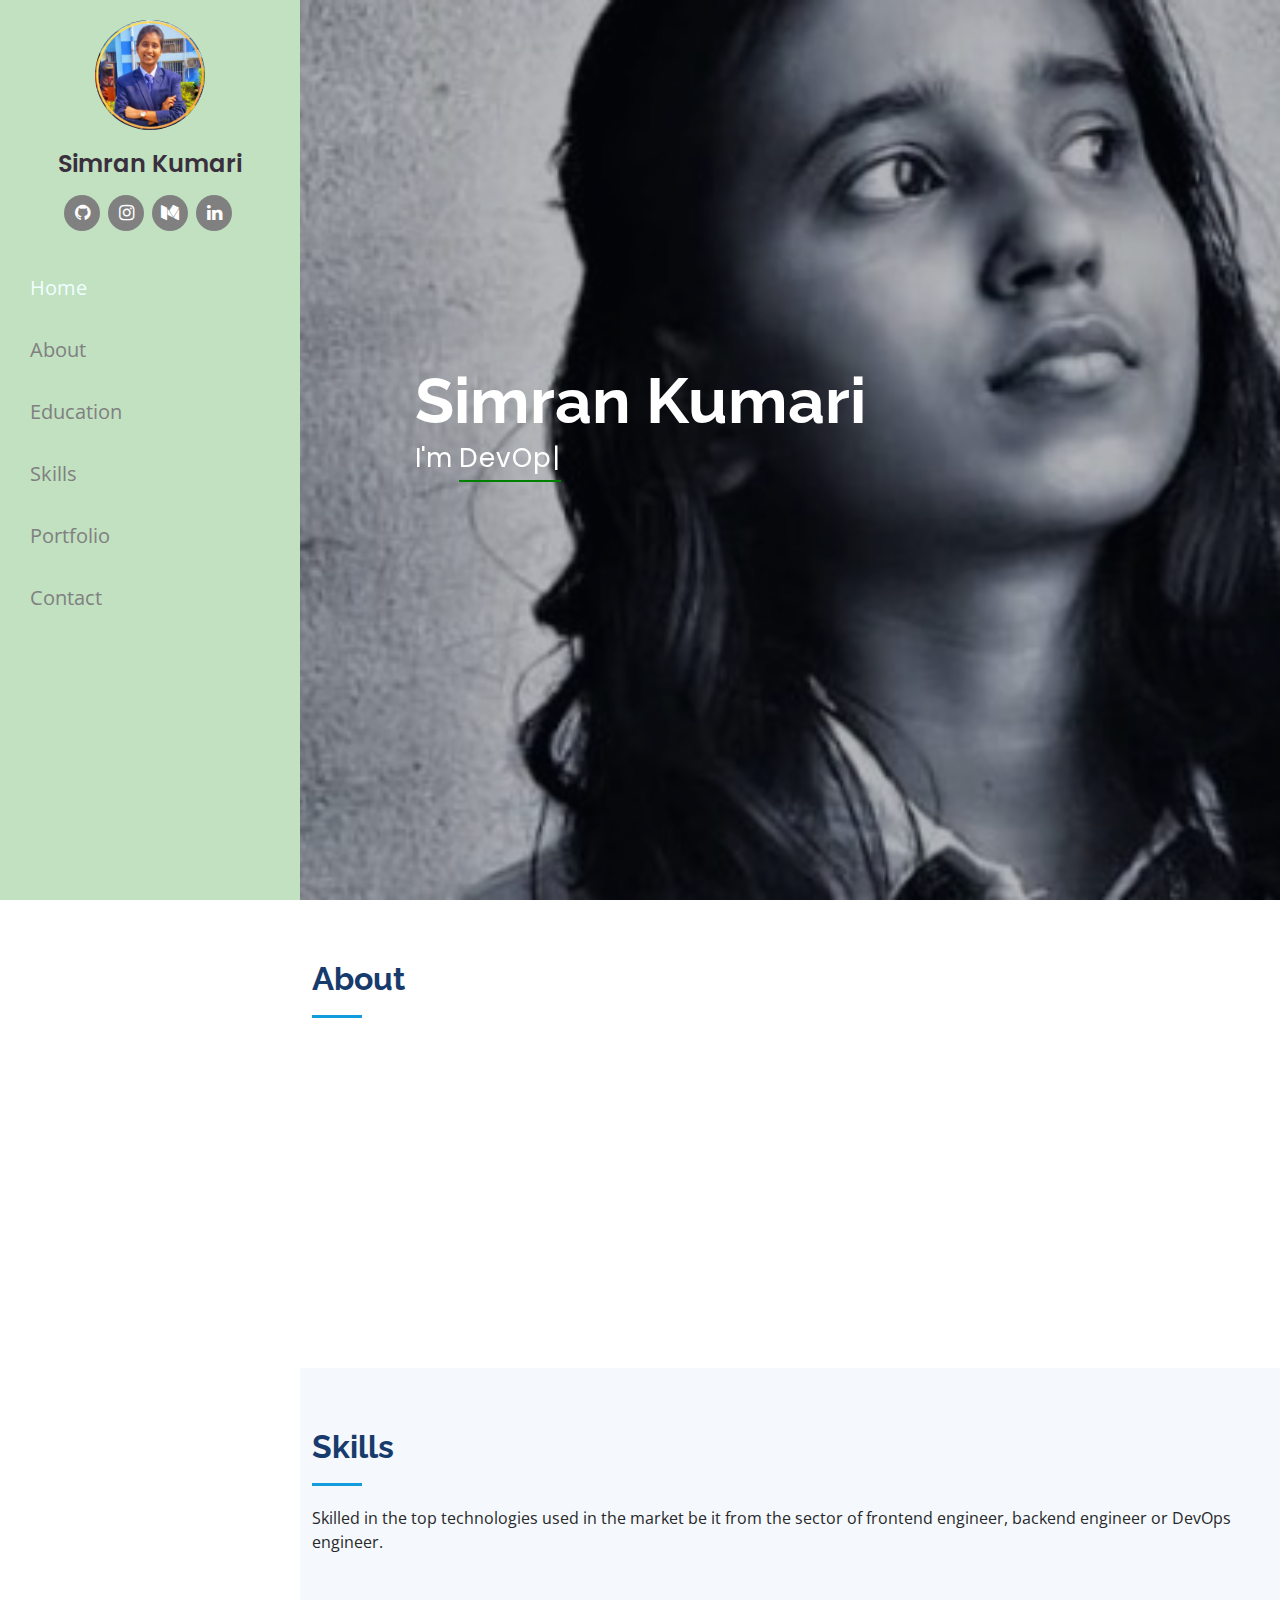
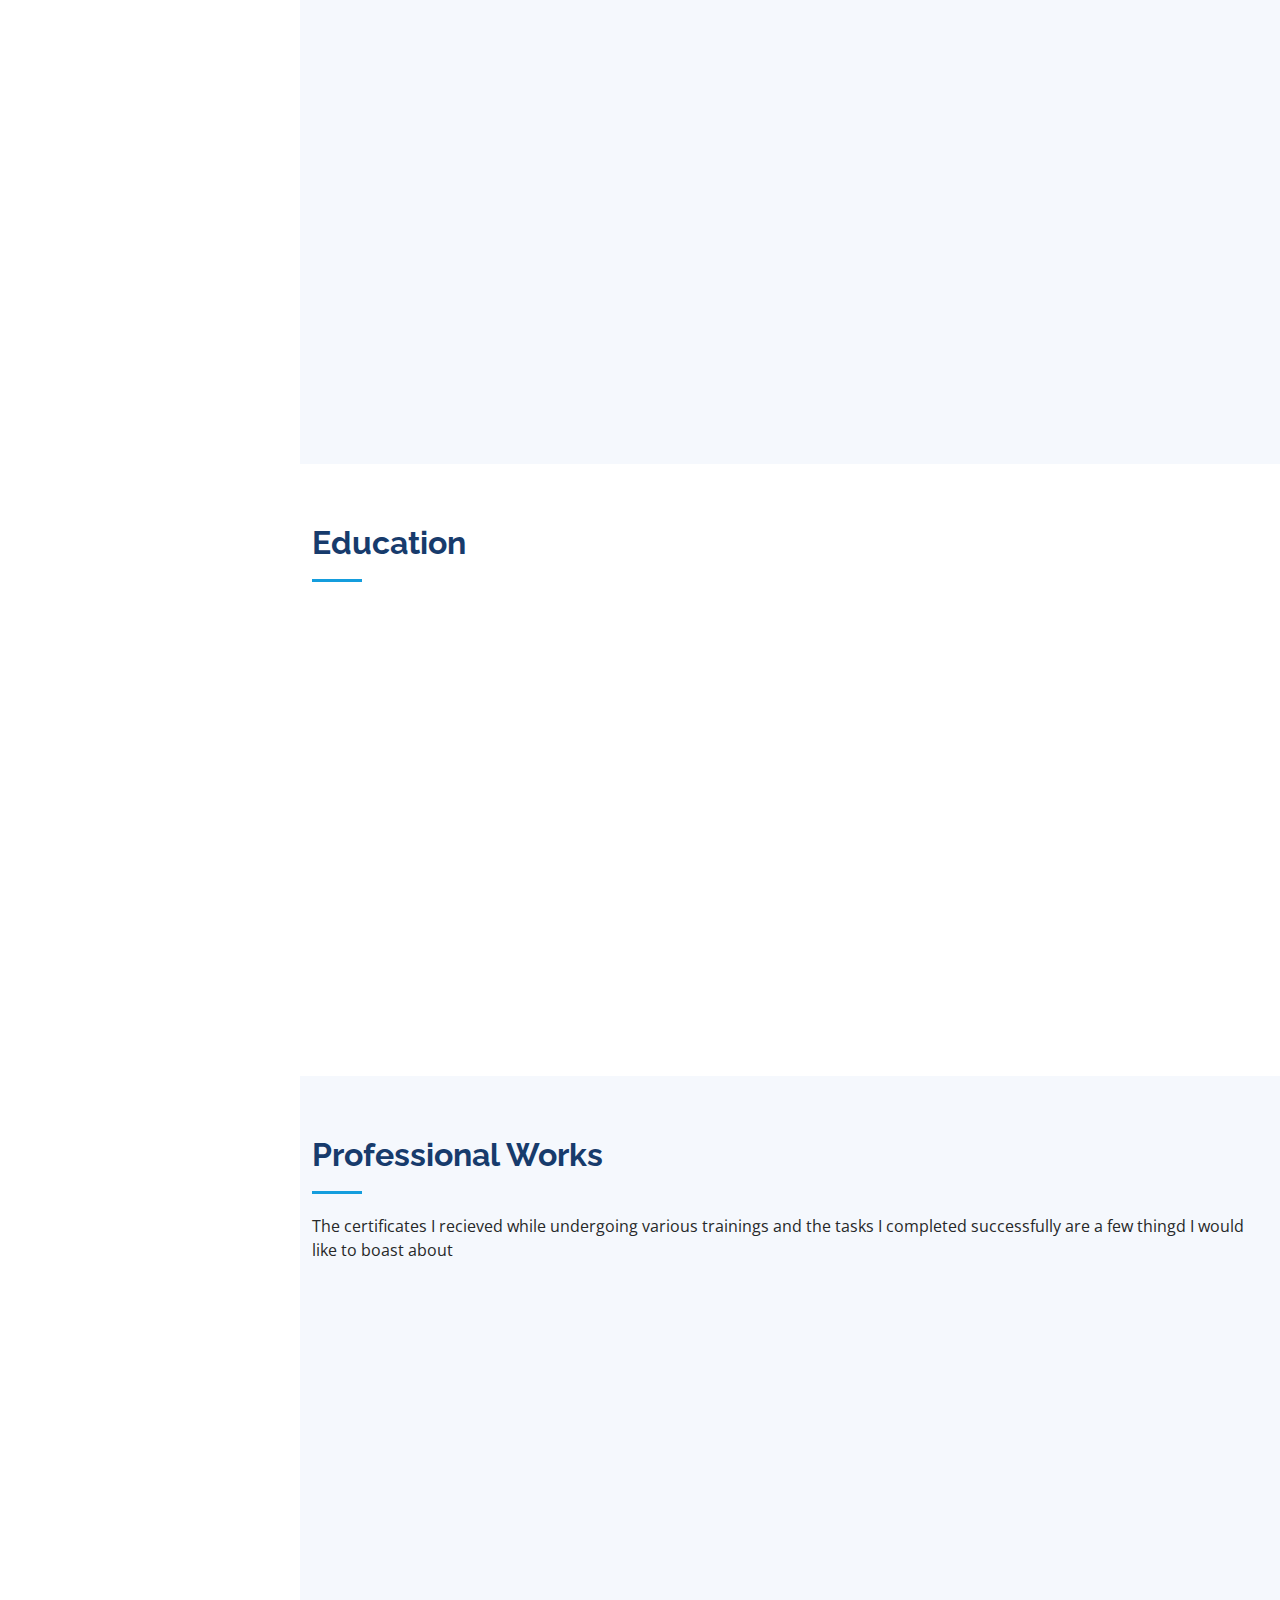
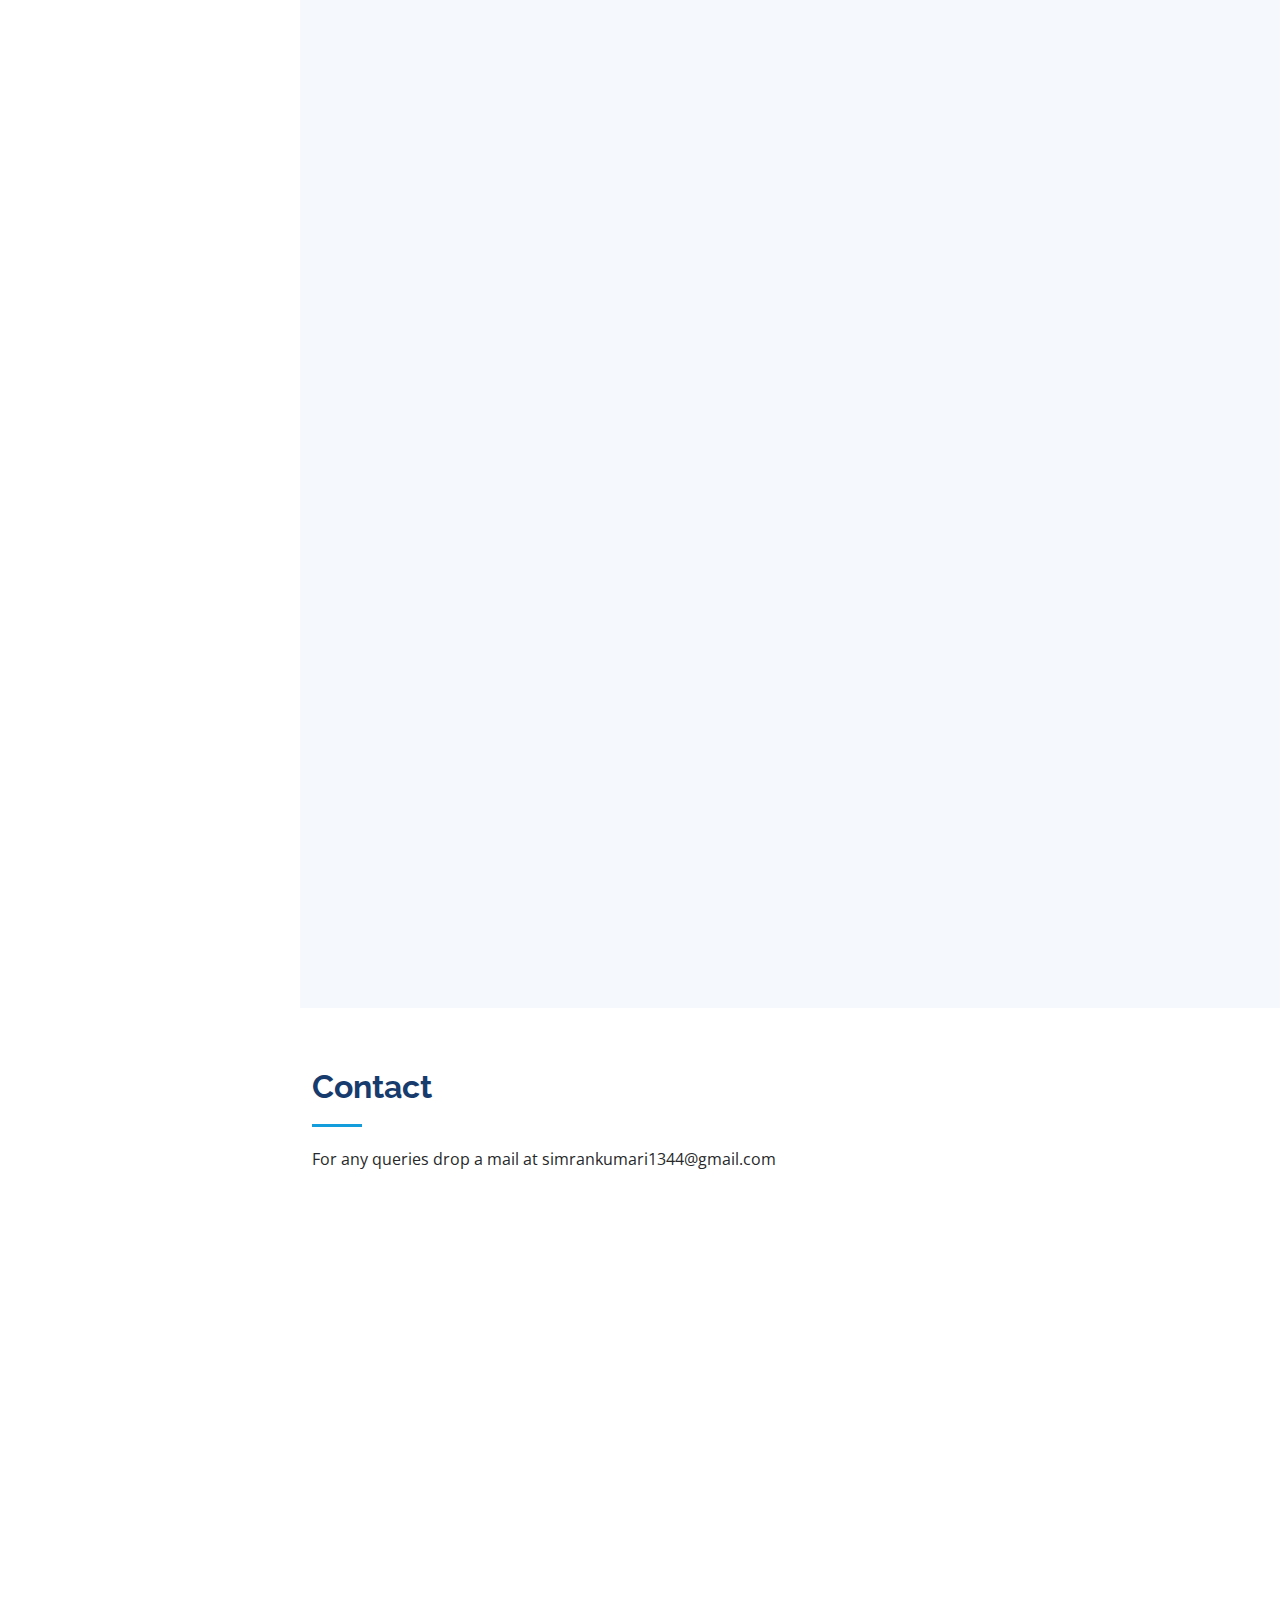
==== index.html @ e11e9c1e "Rename myfolio.html to index.html" ====
<!DOCTYPE html>
<html lang="en">

<head>
  <meta charset="utf-8">
  <meta content="width=device-width, initial-scale=1.0" name="viewport">

  <title>Simran Kumari-Portfolio</title>
  <meta content="" name="description">
  <meta content="" name="keywords">

  <!-- Favicons -->
 
  <link href="apple-touch-icon.png" rel="apple-touch-icon">

  <!-- Google Fonts -->
  <link href="https://fonts.googleapis.com/css?family=Open+Sans:300,300i,400,400i,600,600i,700,700i|Raleway:300,300i,400,400i,500,500i,600,600i,700,700i|Poppins:300,300i,400,400i,500,500i,600,600i,700,700i" rel="stylesheet">

  <!-- Vendor CSS Files -->
  <link href="css/aos.css" rel="stylesheet"> <!--for animation effect-->
  <link href="css/bootstrap.min.css" rel="stylesheet">
  
  
  <link href="css/glightbox.min.css" rel="stylesheet"><!--for animation effect-->
  <link href="css/swiper-bundle.min.css" rel="stylesheet">
  <link href="css/boxicons.css" rel="stylesheet">

  <!-- Template Main CSS File -->
  <link href="css/style.css" rel="stylesheet"><!-- main css file-->

  
</head>

<body>

  <!-- ======= Mobile nav toggle button ======= -->
  <i class="fa fa-bar mobile-nav-toggle d-xl-none"></i>

  <!-- ======= Header ======= -->
  <header id="header">
    <div class="d-flex flex-column">

      <div class="profile">
        <img src="profile1.jpeg" alt="" class="img-fluid rounded-circle">
        <h1 class="text-light"><a href="index.html">Simran Kumari</a></h1>
        <div class="social-links mt-3 text-center">
          <a href="https://www.github.com/simranquirky" class="twitter"><i class="fa fa-github"></i></a>
          
          <a href="https://www.instagram.com/quirky_simran" class="instagram"><i class="fa fa-instagram"></i></a>
          <a href="https://medium.com/@simrankumari1344" class="google-plus"><i class="fa fa-medium"></i></a>
          <a href="https://www.linkedin.com/in/simran-kumari-810212190/" class="linkedin"><i class="fa fa-linkedin"></i></a>
        </div>
      </div>

      <nav id="navbar" class="nav-menu navbar">
        <ul>
          <li><a href="#hero" class="nav-link scrollto active"> <span>Home</span></a></li>
          <li><a href="#about" class="nav-link scrollto"> <span>About</span></a></li>
          <li><a href="#resume" class="nav-link scrollto"> <span>Education</span></a></li>
          <li><a href="#skills" class="nav-link scrollto"> <span>Skills</span></a></li>
          <li><a href="#portfolio" class="nav-link scrollto"> <span>Portfolio</span></a></li>
          <li><a href="#contact" class="nav-link scrollto"> <span>Contact</span></a></li>
        </ul>
      </nav><!-- .nav-menu -->
    </div>
  </header><!-- End Header -->

  <!-- ======= Hero Section ======= -->
  <section id="hero" class="d-flex flex-column justify-content-center align-items-center">
    <div class="hero-container" data-aos="fade-in">
      <h1>Simran Kumari</h1>
      <p>I'm <span class="typed" data-typed-items=" DevOps Engineer, Cloud Engineer, Full Stack Developer "></span></p>
    </div>
  </section><!-- End Hero -->

  <main id="main">

    <!-- ======= About Section ======= -->
    <section id="about" class="about">
      <div class="container">

        <div class="section-title">
          <h2>About</h2>
          
        </div>

        <div class="row">
          <div class="col-lg-4" data-aos="fade-right">
            <img src="simran-photo.jpeg" class="img-fluid" alt="">
          </div>
          <div class="col-lg-8 pt-4 pt-lg-0 content" data-aos="fade-left">
            <h3>UI/UX Designer &amp; Web Developer.</h3>
           <br>
            <div class="row">
              <div class="col-lg-6">
                <ul>
                 <li><i class="fa fa-send-o"></i><strong>Email:</strong><span>simrankumari1344@gmail.com</span></li>
                  <li><i class="fa fa-mortar-board"></i><strong>Degree:</strong> <span>UnderGraduate</span></li>
                  <li><i class="fa fa-mobile"></i><strong>Phone:</strong><span>+916200566360</span></li>
                  <li><i class="fa fa-map-marker"></i><strong>City:</strong><span>Bihar, India</span></li>
                </ul>
              </div>
             
            </div>
            
          </div>
        </div>

      </div>
    </section><!-- End About Section -->

   

    <!-- ======= Skills Section ======= -->
    <section id="skills" class="skills section-bg">
      <div class="container">

        <div class="section-title">
          <h2>Skills</h2>
          <p>Skilled in the top technologies used in the market be it from the sector of frontend engineer, backend engineer or DevOps engineer.</p>
        </div>

        <div class="row skills-content">

          <div class="col-lg-6" data-aos="fade-up">

            <div class="progress">
              <span class="skill">HTML <i class="val">90%</i></span>
              <div class="progress-bar-wrap">
                <div class="progress-bar" role="progressbar" aria-valuenow="100" aria-valuemin="0" aria-valuemax="100"></div>
              </div>
            </div>

            <div class="progress">
              <span class="skill">CSS <i class="val">90%</i></span>
              <div class="progress-bar-wrap">
                <div class="progress-bar" role="progressbar" aria-valuenow="90" aria-valuemin="0" aria-valuemax="100"></div>
              </div>
            </div>

            <div class="progress">
              <span class="skill">JavaScript <i class="val">75%</i></span>
              <div class="progress-bar-wrap">
                <div class="progress-bar" role="progressbar" aria-valuenow="75" aria-valuemin="0" aria-valuemax="100"></div>
              </div>
            </div>


            <div class="progress">
              <span class="skill">GIT/GITHUB <i class="val">75%</i></span>
              <div class="progress-bar-wrap">
                <div class="progress-bar" role="progressbar" aria-valuenow="75" aria-valuemin="0" aria-valuemax="100"></div>
              </div>
            </div>


            <div class="progress">
              <span class="skill">Google Cloud PLatform<i class="val">75%</i></span>
              <div class="progress-bar-wrap">
                <div class="progress-bar" role="progressbar" aria-valuenow="75" aria-valuemin="0" aria-valuemax="100"></div>
              </div>
            </div>

            <div class="progress">
              <span class="skill">Python<i class="val">85%</i></span>
              <div class="progress-bar-wrap">
                <div class="progress-bar" role="progressbar" aria-valuenow="85" aria-valuemin="0" aria-valuemax="100"></div>
              </div>
            </div>

            <div class="progress">
              <span class="skill">Machine Learning <i class="val">45%</i></span>
              <div class="progress-bar-wrap">
                <div class="progress-bar" role="progressbar" aria-valuenow="45" aria-valuemin="0" aria-valuemax="100"></div>
              </div>
            </div>

          </div>

          <div class="col-lg-6" data-aos="fade-up" data-aos-delay="100">

            <div class="progress">
              <span class="skill">Ansible <i class="val">60%</i></span>
              <div class="progress-bar-wrap">
                <div class="progress-bar" role="progressbar" aria-valuenow="60" aria-valuemin="0" aria-valuemax="100"></div>
              </div>
            </div>

            <div class="progress">
              <span class="skill">Docker <i class="val">60%</i></span>
              <div class="progress-bar-wrap">
                <div class="progress-bar" role="progressbar" aria-valuenow="60" aria-valuemin="0" aria-valuemax="100"></div>
              </div>
            </div>

            <div class="progress">
              <span class="skill">Kubernetes <i class="val">65%</i></span>
              <div class="progress-bar-wrap">
                <div class="progress-bar" role="progressbar" aria-valuenow="65" aria-valuemin="0" aria-valuemax="100"></div>
              </div>
            </div>

            <div class="progress">
              <span class="skill">AMAZON WEB SERVICES<i class="val">65%</i></span>
              <div class="progress-bar-wrap">
                <div class="progress-bar" role="progressbar" aria-valuenow="65" aria-valuemin="0" aria-valuemax="100"></div>
              </div>
            </div>

            <div class="progress">
              <span class="skill">Jenkins <i class="val">65%</i></span>
              <div class="progress-bar-wrap">
                <div class="progress-bar" role="progressbar" aria-valuenow="65" aria-valuemin="0" aria-valuemax="100"></div>
              </div>
            </div>

            <div class="progress">
              <span class="skill">Bash Scripting <i class="val">75%</i></span>
              <div class="progress-bar-wrap">
                <div class="progress-bar" role="progressbar" aria-valuenow="75" aria-valuemin="0" aria-valuemax="100"></div>
              </div>
            </div>

          </div>

        </div>

      </div>
    </section><!-- End Skills Section -->

    <!-- ======= Resume Section ======= -->
    <section id="resume" class="resume">
      <div class="container">

        <div class="section-title">
          <h2>Education</h2>
          <p></p>
        </div>

        <div class="row">
          <div class="col-lg-6" data-aos="fade-up">
            <!--<h3 class="resume-title">Sumary</h3>
            <div class="resume-item pb-0">
              <h4>Simran Kumari</h4>
              <p></p>
              <ul>
                <li</li>
                <li></li>
                <li>simrankumari1344@gmail.com</li>
              </ul>
            </div> -->

            <h3 class="resume-title">Education</h3>
            <div class="resume-item">
              <h4>Bachelor of Technology in Computer Science  &amp; Engineering</h4>
              <h5>2019 - 2023</h5>
              <p><em>Narula Institute of Technology, Kolkata, West Bengal, India</em></p>
              <p></p>
            </div>
           
            <div class="resume-item">
              <h4>ARTH</h4>
              <h5>2020 - 2021</h5>
              <p><em>Linux World Infromatics Pvt. Ltd. , Jaipur, Rajasthan</em></p>
              <p>10 months training program covering Machine Learning, DEvops, CI/CD tools, Data structures and Algorithms</p>
            </div>
          </div>
          <!--
          <div class="col-lg-6" data-aos="fade-up" data-aos-delay="100">
            <h3 class="resume-title">Professional Experience</h3>
            <div class="resume-item">
              <h4>Senior graphic design specialist</h4>
              <h5>2019 - Present</h5>
              <p><em>Experion, New York, NY </em></p>
              <ul>
                <li>Lead in the design, development, and implementation of the graphic, layout, and production communication materials</li>
                <li>Delegate tasks to the 7 members of the design team and provide counsel on all aspects of the project. </li>
                <li>Supervise the assessment of all graphic materials in order to ensure quality and accuracy of the design</li>
                <li>Oversee the efficient use of production project budgets ranging from $2,000 - $25,000</li>
              </ul>
            </div>
            <div class="resume-item">
              <h4>Graphic design specialist</h4>
              <h5>2017 - 2018</h5>
              <p><em>Stepping Stone Advertising, New York, NY</em></p>
              <ul>
                <li>Developed numerous marketing programs (logos, brochures,infographics, presentations, and advertisements).</li>
                <li>Managed up to 5 projects or tasks at a given time while under pressure</li>
                <li>Recommended and consulted with clients on the most appropriate graphic design</li>
                <li>Created 4+ design presentations and proposals a month for clients and account managers</li>
              </ul>
            </div>-->
          </div>
        </div>

      </div>
    </section><!-- End Resume Section -->

    <!-- ======= Portfolio Section ======= -->
    <section id="portfolio" class="portfolio section-bg">
      <div class="container">

        <div class="section-title">
          <h2>Professional Works</h2>
          <p>The certificates I recieved while undergoing various trainings and the tasks I completed successfully are a few thingd I would like to boast about</p>
        </div>

        <div class="row" data-aos="fade-up">
          <div class="col-lg-12 d-flex justify-content-center">
            <ul id="portfolio-flters">
              <li data-filter="*" class="filter-active">Works</li>
              <li data-filter=".filter-app">Tasks</li>
              <li data-filter=".filter-card">Certificates</li>
              <li data-filter=".filter-web">Events</li>
            </ul>
          </div>
        </div>

        <div class="row portfolio-container" data-aos="fade-up" data-aos-delay="100">
<!--tasks section -->
          <div class="col-lg-4 col-md-6 portfolio-item filter-app" >
         
              <iframe width="360" height="200" src="https://www.youtube.com/embed/yHCNfp7hAMc" title="YouTube video player" frameborder="0" allow="accelerometer; autoplay; clipboard-write; encrypted-media; gyroscope; picture-in-picture" allowfullscreen></iframe>
             </div> 

            
         

            <div class="col-lg-4 col-md-6 portfolio-item filter-app">
           
              <iframe width="360" height="200" src="https://www.youtube.com/embed/ZhMovGpc5lc" title="YouTube video player" frameborder="0" allow="accelerometer; autoplay; clipboard-write; encrypted-media; gyroscope; picture-in-picture" allowfullscreen></iframe>
              </div>

               <div class="col-lg-4 col-md-6 portfolio-item filter-app">
           
              <iframe width="360" height="200" src="https://www.youtube.com/embed/japr1cvLLw0" title="YouTube video player" frameborder="0" allow="accelerometer; autoplay; clipboard-write; encrypted-media; gyroscope; picture-in-picture" allowfullscreen></iframe>
              </div>

              <div class="col-lg-4 col-md-6 portfolio-item filter-app">
           
              <iframe src="https://www.linkedin.com/embed/feed/update/urn:li:ugcPost:6716550377526972416?compact=1" height="200" width="360" frameborder="0" allowfullscreen="" title="Embedded post"></iframe>
              </div>



            
          
<!--certificates section -->
         

          <div class="col-lg-4 col-md-6 portfolio-item filter-card">
           
              <iframe src="https://www.linkedin.com/embed/feed/update/urn:li:ugcPost:6804269322308059136?compact=1" height="200" width="360" frameborder="0" allowfullscreen="" title="Embedded post"></iframe>
           
          </div>

         

          <div class="col-lg-4 col-md-6 portfolio-item filter-card">
            
              <iframe src="https://www.linkedin.com/embed/feed/update/urn:li:ugcPost:6760064224480899072?compact=1" height="200" width="360" frameborder="0" allowfullscreen="" title="Embedded post"></iframe>
            
          </div>

          <div class="col-lg-4 col-md-6 portfolio-item filter-card">
           
              <iframe src="https://www.linkedin.com/embed/feed/update/urn:li:ugcPost:6759852476268204032?compact=1" height="200" width="360" frameborder="0" allowfullscreen="" title="Embedded post"></iframe>
           
          </div>

          <div class="col-lg-4 col-md-6 portfolio-item filter-card">
           
              <iframe src="https://www.linkedin.com/embed/feed/update/urn:li:ugcPost:6738045093384720384?compact=1" height="200" width="360" frameborder="0" allowfullscreen="" title="Embedded post"></iframe>
            
          </div>


        

          <div class="col-lg-4 col-md-6 portfolio-item filter-card">
           
              <iframe src="https://www.linkedin.com/embed/feed/update/urn:li:ugcPost:6724642099842707456?compact=1" height="200" width="360" frameborder="0" allowfullscreen="" title="Embedded post"></iframe>
           
          </div>

          

          

         
        </div>

      </div>
    </section><!-- End Portfolio Section -->

    
    <!-- ======= Contact Section ======= -->
    <section id="contact" class="contact">
      <div class="container">

        <div class="section-title">
          <h2>Contact</h2>
          <p> For any queries drop a mail at simrankumari1344@gmail.com</p>
        </div>

        <div class="row" data-aos="fade-in">

          <div class="col-lg-5 d-flex align-items-stretch">
            <div class="info">
              <div class="address">
               
               <i class="fa fa-home"></i> <h4>Location:</h4>
                <p>Patel Nagar, Sabour, Bhagalpur, BIHAR, INDIA</p>
              </div>

              <div class="email">
                
                <i class="fa fa-send-o"></i><h4>Email:</h4>
                <p>simrankumari1344@gmail.com</p>
              </div>

              <div class="phone">
               
                <i class="fa fa-mobile"></i><h4>Call:</h4>
                <p>+91 6200566360</p>
              </div>

             
            </div>

          </div>

        </div>

      </div>
    </section><!-- End Contact Section -->

  </main><!-- End #main -->

  

  <a href="#" class="back-to-top d-flex align-items-center justify-content-center"><i class="fa fa-home"></i></a>

  <!-- Vendor JS Files -->
  <script src="js/aos.js"></script>
  <script src="js/bootstrap.bundle.min.js"></script>
  <script src="js/glightbox.min.js"></script>
  <script src="js/isotope.pkgd.min.js"></script>
  <script src="js/validate.js"></script>
  <script src="js/purecounter.js"></script>
  <script src="js/swiper-bundle.min.js"></script>
  <script src="js/typed.min.js"></script>
  <script src="js/noframework.waypoints.js"></script>

  <!-- Template Main JS File -->
  <script src="js/main.js"></script>

</body>

</html>
---- css/style.css ----
@import url("https://stackpath.bootstrapcdn.com/font-awesome/4.7.0/css/font-awesome.min.css");

body {
  font-family: "Open Sans", sans-serif;
  color: #272829;
}



a {
  color: #149ddd;
  text-decoration: none;
}

a:hover {
  color: #37b3ed;
  text-decoration: none;
}

h1, h2, h3, h4, h5, h6 {
  font-family: "Raleway", sans-serif;
}

/*--------------------------------------------------------------
# Back to top button
--------------------------------------------------------------*/
.back-to-top {
  position: fixed;
  visibility: hidden;
  opacity: 0;
  right: 15px;
  bottom: 15px;
  z-index: 996;
  background: #149ddd;
  width: 40px;
  height: 40px;
  border-radius: 50px;
  transition: all 0.4s;
}

.back-to-top i {
  font-size: 28px;
  color: #fff;
  line-height: 0;
}

.back-to-top:hover {
  background: #2eafec;
  color: #fff;
}

.back-to-top.active {
  visibility: visible;
  opacity: 1;
}

/*--------------------------------------------------------------
# Header
--------------------------------------------------------------*/
#header {
  position: fixed;
  top: 0;
  left: 0;
  bottom: 0;
  width: 300px;
  transition: all ease-in-out 0.5s;
  z-index: 9997;
  transition: all 0.5s;
  padding: 0 15px;
  background: #C1E1C1;
  overflow-y: auto;
}

#header .profile img {
  margin: 15px auto;
  display: block;
  width: 120px;
border: 5px solid #C1E1C1;
background:  #875893 ;

}
#header .profile h1 {
  font-size: 24px;
  margin: 0;
  padding: 0;
  font-weight: 600;
  -moz-text-align-last: center;
  text-align-last: center;
  font-family: "Poppins", sans-serif;

}

#header .profile h1 a, #header .profile h1 a:hover {
  color: #3a303d;
  text-decoration: none;
}

#header .profile .social-links a {
  font-size: 18px;
  display: inline-block;
  background: grey;
  color: #fff;
  line-height: 1;
  padding: 8px 0;
  margin-right: 4px;
  border-radius: 50%;
  text-align: center;
  width: 36px;
  height: 36px;
  transition: 0.3s;
}

#header .profile .social-links a:hover {
  background: #212431;
  color: #fff;
  text-decoration: none;
}

#main {
  margin-left: 300px;
}

@media (max-width: 1199px) {
  #header {
    left: -300px;
  }
  #main {
    margin-left: 0;
  }
}

/*--------------------------------------------------------------
# Navigation Menu
--------------------------------------------------------------*/
/* Desktop Navigation */
.nav-menu {
  padding: 30px 0 0 0;
}

.nav-menu * {
  margin: 0;
  padding: 0;
  list-style: none;
}

.nav-menu > ul > li {
  position: relative;
  white-space: nowrap;
}

.nav-menu a {
  display: flex;
  align-items: center;
  color: grey;
  padding: 12px 15px;
  margin-bottom: 8px;
  transition: 0.3s;
  font-size: 20px;
}

.nav-menu a i {
  font-size: 24px;
  padding-right: 8px;
  color: ;
}

.nav-menu a:hover, .nav-menu .active, .nav-menu li:hover > a {
  text-decoration: none;
  color: azure;
}

.nav-menu a:hover i, .nav-menu .active i, .nav-menu li:hover > a i {
  color: #149ddd;
}

/* Mobile Navigation */
.mobile-nav-toggle {
  position: fixed;
  right: 15px;
  top: 15px;
  z-index: 9998;
  border: 0;
  font-size: 24px;
  transition: all 0.4s;
  outline: none !important;
  background-color: #149ddd;
  color: #fff;
  width: 40px;
  height: 40px;
  display: inline-flex;
  align-items: center;
  justify-content: center;
  line-height: 0;
  border-radius: 50px;
  cursor: pointer;
}

.mobile-nav-active {
  overflow: hidden;
}

.mobile-nav-active #header {
  left: 0;
}

/*--------------------------------------------------------------
# Hero Section
--------------------------------------------------------------*/
#hero {
  width: 100%;
  height: 100vh;
  background: url("simran-photo1.jpeg") top right;
  background-size: cover;
  background-repeat: no-repeat;
 

}

#hero:before {
  content: "";
  background: rgba(5, 13, 24, 0.3);
  position: absolute;
  bottom: 0;
  top: 0;
  left: 0;
  right: 0;
  z-index: 1;
}

#hero .hero-container {
  position: relative;
  z-index: 2;
  min-width: 300px;
}

#hero h1 {
  margin: 0 0 10px 0;
  font-size: 64px;
  font-weight: 700;
  line-height: 56px;
  color: white;
}

#hero p {
  color: white;
  margin-bottom: 50px;
  font-size: 26px;
  font-family: "Poppins", sans-serif;
}

#hero p span {
  color: white;
  padding-bottom: 4px;
  letter-spacing: 1px;
  border-bottom: 2px solid green;
}

@media (min-width: 1024px) {
  #hero {
    background-attachment: fixed;

  }
}

@media (max-width: 768px) {
  #hero h1 {
    font-size: 28px;
    line-height: 36px;
  }
  #hero h2 {
    font-size: 18px;
    line-height: 24px;
    margin-bottom: 30px;
  }
}

/*--------------------------------------------------------------
# Sections General
--------------------------------------------------------------*/
section {
  padding: 60px 0;
  overflow: hidden;
}

.section-bg {
  background: #f5f8fd;
}

.section-title {
  padding-bottom: 30px;
}

.section-title h2 {
  font-size: 32px;
  font-weight: bold;
  margin-bottom: 20px;
  padding-bottom: 20px;
  position: relative;
  color: #173b6c;
}

.section-title h2::after {
  content: '';
  position: absolute;
  display: block;
  width: 50px;
  height: 3px;
  background: #149ddd;
  bottom: 0;
  left: 0;
}

.section-title p {
  margin-bottom: 0;
}

/*--------------------------------------------------------------
# About
--------------------------------------------------------------*/
.about .content h3 {
  font-weight: 700;
  font-size: 26px;
  color: #173b6c;
}

.about .content ul {
  list-style: none;
  padding: 0;
}

.about .content ul li {
  margin-bottom: 20px;
  display: flex;
  align-items: center;
}

.about .content ul strong {
  margin-right: 10px;
}

.about .content ul i {
  font-size: 16px;
  margin-right: 5px;
  color: #149ddd;
  line-height: 0;
}

.about .content p:last-child {
  margin-bottom: 0;
}

/*--------------------------------------------------------------
# Facts
--------------------------------------------------------------*/
.facts {
  padding-bottom: 30px;
}

.facts .count-box {
  padding: 30px;
  width: 100%;
}

.facts .count-box i {
  display: block;
  font-size: 44px;
  color: #149ddd;
  float: left;
  line-height: 0;
}

.facts .count-box span {
  font-size: 48px;
  line-height: 40px;
  display: block;
  font-weight: 700;
  color: #050d18;
  margin-left: 60px;
}

.facts .count-box p {
  padding: 15px 0 0 0;
  margin: 0 0 0 60px;
  font-family: "Raleway", sans-serif;
  font-size: 14px;
  color: #122f57;
}

.facts .count-box a {
  font-weight: 600;
  display: block;
  margin-top: 20px;
  color: #122f57;
  font-size: 15px;
  font-family: "Poppins", sans-serif;
  transition: ease-in-out 0.3s;
}

.facts .count-box a:hover {
  color: #1f5297;
}

/*--------------------------------------------------------------
# Akills
--------------------------------------------------------------*/
.skills .progress {
  height: 60px;
  display: block;
  background: none;
  border-radius: 0;
}

.skills .progress .skill {
  padding: 0;
  margin: 0 0 6px 0;
  text-transform: uppercase;
  display: block;
  font-weight: 600;
  font-family: "Poppins", sans-serif;
  color: black;
}

.skills .progress .skill .val {
  float: right;
  font-style: normal;
}

.skills .progress-bar-wrap {
  background: #C1E1C1;
  height: 10px;
}

.skills .progress-bar {
  width: 1px;
  height: 10px;
  transition: .9s;
  background-color: grey;
}

/*--------------------------------------------------------------
# Resume #14m9ddd
--------------------------------------------------------------*/
.resume .resume-title {
  font-size: 26px;
  font-weight: 700;
  margin-top: 20px;
  margin-bottom: 20px;
  color: #050d18;
}

.resume .resume-item {
  padding: 0 0 20px 20px;
  margin-top: -2px;
  border-left: 2px solid #1f5297;
  position: relative;
}

.resume .resume-item h4 {
  line-height: 18px;
  font-size: 18px;
  font-weight: 600;
  text-transform: uppercase;
  font-family: "Poppins", sans-serif;
  color: #050d18;
  margin-bottom: 10px;
}

.resume .resume-item h5 {
  font-size: 16px;
  background: #e4edf9;
  padding: 5px 15px;
  display: inline-block;
  font-weight: 600;
  margin-bottom: 10px;
}

.resume .resume-item ul {
  padding-left: 20px;
}

.resume .resume-item ul li {
  padding-bottom: 10px;
}

.resume .resume-item:last-child {
  padding-bottom: 0;
}

.resume .resume-item::before {
  content: "";
  position: absolute;
  width: 16px;
  height: 16px;
  border-radius: 50px;
  left: -9px;
  top: 0;
  background: #fff;
  border: 2px solid #1f5297;
}

/*--------------------------------------------------------------
# Portfolio
--------------------------------------------------------------*/
.portfolio .portfolio-item {
  margin-bottom: 30px;
  margin-right: 40px;
  margin-left:40px;

  

}

.portfolio #portfolio-flters {
  padding: 0;
  margin: 0 auto 35px auto;
  list-style: none;
  text-align: center;
  background: #fff;
  border-radius: 50px;
  padding: 2px 15px;
}

.portfolio #portfolio-flters li {
  cursor: pointer;
  display: inline-block;
  padding: 10px 15px 8px 15px;
  font-size: 14px;
  font-weight: 600;
  line-height: 1;
  text-transform: uppercase;
  color: #272829;
  margin-bottom: 5px;
  transition: all 0.3s ease-in-out;
}

.portfolio #portfolio-flters li:hover, .portfolio #portfolio-flters li.filter-active {
  color: #149ddd;
}

.portfolio #portfolio-flters li:last-child {
  margin-right: 0;
}

.portfolio .portfolio-wrap {
  transition: 0.3s;
  position: relative;
  overflow: hidden;
 

  z-index: 1;
}

.portfolio .portfolio-wrap::before {
  content: "";
  background: rgba(255, 255, 255, 0.5);
  position: absolute;
  left: 0;
  right: 0;
  top: 0;
  bottom: 0;
  transition: all ease-in-out 0.3s;
  z-index: 2;
  opacity: 0;
}

.portfolio .portfolio-wrap .portfolio-links {
  opacity: 1;
  left: 0;
  right: 0;
  bottom: -100px;
  z-index: 3;
  position: absolute;
  transition: all ease-in-out 0.3s;
  display: flex;
  justify-content: center;
}

.portfolio .portfolio-wrap .portfolio-links a {
  color: #fff;
  font-size: 28px;
  text-align: center;
  background: rgba(20, 157, 221, 0.75);
  transition: 0.3s;
  width: 50%;
}

.portfolio .portfolio-wrap .portfolio-links a:hover {
  background: rgba(20, 157, 221, 0.95);
}

.portfolio .portfolio-wrap .portfolio-links a + a {
  border-left: 1px solid #37b3ed;
}

.portfolio .portfolio-wrap:hover::before {
  top: 0;
  left: 0;
  right: 0;
  bottom: 0;
  opacity: 1;
}

.portfolio .portfolio-wrap:hover .portfolio-links {
  opacity: 1;
  bottom: 0;
}

/*--------------------------------------------------------------
# Portfolio Details
--------------------------------------------------------------*/
.portfolio-details {
  padding-top: 40px;
}

.portfolio-details .portfolio-details-slider img {
  width: 100%;
}

.portfolio-details .portfolio-details-slider .swiper-pagination {
  margin-top: 20px;
  position: relative;
}

.portfolio-details .portfolio-details-slider .swiper-pagination .swiper-pagination-bullet {
  width: 12px;
  height: 12px;
  background-color: #fff;
  opacity: 1;
  border: 1px solid #149ddd;
}

.portfolio-details .portfolio-details-slider .swiper-pagination .swiper-pagination-bullet-active {
  background-color: #149ddd;
}

.portfolio-details .portfolio-info {
  padding: 30px;
  box-shadow: 0px 0 30px rgba(5, 13, 24, 0.08);
}

.portfolio-details .portfolio-info h3 {
  font-size: 22px;
  font-weight: 700;
  margin-bottom: 20px;
  padding-bottom: 20px;
  border-bottom: 1px solid #eee;
}

.portfolio-details .portfolio-info ul {
  list-style: none;
  padding: 0;
  font-size: 15px;
}

.portfolio-details .portfolio-info ul li + li {
  margin-top: 10px;
}

.portfolio-details .portfolio-description {
  padding-top: 30px;
}

.portfolio-details .portfolio-description h2 {
  font-size: 26px;
  font-weight: 700;
  margin-bottom: 20px;
}

.portfolio-details .portfolio-description p {
  padding: 0;
}

/*--------------------------------------------------------------
# Services
--------------------------------------------------------------*/
.services .icon-box {
  margin-bottom: 20px;
}

.services .icon {
  float: left;
  display: flex;
  align-items: center;
  justify-content: center;
  width: 54px;
  height: 54px;
  background: #149ddd;
  border-radius: 50%;
  transition: 0.5s;
  border: 1px solid #149ddd;
}

.services .icon i {
  color: #fff;
  font-size: 24px;
  line-height: 0;
}

.services .icon-box:hover .icon {
  background: #fff;
}

.services .icon-box:hover .icon i {
  color: #149ddd;
}

.services .title {
  margin-left: 80px;
  font-weight: 700;
  margin-bottom: 15px;
  font-size: 18px;
}

.services .title a {
  color: #343a40;
}

.services .title a:hover {
  color: #149ddd;
}

.services .description {
  margin-left: 80px;
  line-height: 24px;
  font-size: 14px;
}

/*--------------------------------------------------------------
# Testimonials
--------------------------------------------------------------*/
.testimonials .testimonial-item {
  box-sizing: content-box;
  text-align: center;
  min-height: 320px;
}

.testimonials .testimonial-item .testimonial-img {
  width: 90px;
  border-radius: 50%;
  margin: 0 auto;
}

.testimonials .testimonial-item h3 {
  font-size: 18px;
  font-weight: bold;
  margin: 10px 0 5px 0;
  color: #111;
}

.testimonials .testimonial-item h4 {
  font-size: 14px;
  color: #999;
  margin: 0;
}

.testimonials .testimonial-item .quote-icon-left, .testimonials .testimonial-item .quote-icon-right {
  color: #c3e8fa;
  font-size: 26px;
}

.testimonials .testimonial-item .quote-icon-left {
  display: inline-block;
  left: -5px;
  position: relative;
}

.testimonials .testimonial-item .quote-icon-right {
  display: inline-block;
  right: -5px;
  position: relative;
  top: 10px;
}

.testimonials .testimonial-item p {
  font-style: italic;
  margin: 0 15px 15px 15px;
  padding: 20px;
  background: #fff;
  position: relative;
  margin-bottom: 35px;
  border-radius: 6px;
  box-shadow: 0px 2px 15px rgba(0, 0, 0, 0.1);
}

.testimonials .testimonial-item p::after {
  content: "";
  width: 0;
  height: 0;
  border-top: 20px solid #fff;
  border-right: 20px solid transparent;
  border-left: 20px solid transparent;
  position: absolute;
  bottom: -20px;
  left: calc(50% - 20px);
}

.testimonials .swiper-pagination {
  margin-top: 20px;
  position: relative;
}

.testimonials .swiper-pagination .swiper-pagination-bullet {
  width: 12px;
  height: 12px;
  background-color: #fff;
  opacity: 1;
  border: 1px solid #149ddd;
}

.testimonials .swiper-pagination .swiper-pagination-bullet-active {
  background-color: #149ddd;
}

/*--------------------------------------------------------------
# Contact
--------------------------------------------------------------*/
.contact {
  padding-bottom: 130px;
}

.contact .info {
  padding: 30px;
  width: 100%;
  border-radius: 0px;
background: white;
border: 2px soild #C1E1C1;

             
}

.contact .info i {
  font-size: 20px;
  color: #149ddd;
  float: left;
  width: 44px;
  height: 44px;
  background: #dff3fc;
  display: flex;
  justify-content: center;
  align-items: center;
  border-radius: 50px;
  transition: all 0.3s ease-in-out;
}

.contact .info h4 {
  padding: 0 0 0 60px;
  font-size: 22px;
  font-weight: 600;
  margin-bottom: 5px;
  color: #050d18;
}

.contact .info p {
  padding: 0 0 10px 60px;
  margin-bottom: 20px;
  font-size: 14px;
  color: #173b6c;
}

.contact .info .email p {
  padding-top: 5px;
}

.contact .info .social-links {
  padding-left: 60px;
}

.contact .info .social-links a {
  font-size: 18px;
  display: inline-block;
  background: #333;
  color: #fff;
  line-height: 1;
  padding: 8px 0;
  border-radius: 50%;
  text-align: center;
  width: 36px;
  height: 36px;
  transition: 0.3s;
  margin-right: 10px;
}

.contact .info .social-links a:hover {
  background: #149ddd;
  color: #fff;
}

.contact .info .email:hover i, .contact .info .address:hover i, .contact .info .phone:hover i {
  background: #149ddd;
  color: #fff;
}

.contact .php-email-form {
  width: 100%;
  padding: 30px;
  border-radius: 0px;
background: #C1E1C1;
box-shadow:  5px solid grey;
  
}

.contact .php-email-form .form-group {
  padding-bottom: 8px;
}

.contact .php-email-form .validate {
  display: none;
  color: red;
  margin: 0 0 15px 0;
  font-weight: 400;
  font-size: 13px;
}

.contact .php-email-form .error-message {
  display: none;
  color: #fff;
  background: #ed3c0d;
  text-align: left;
  padding: 15px;
  font-weight: 600;
}

.contact .php-email-form .error-message br + br {
  margin-top: 25px;
}

.contact .php-email-form .sent-message {
  display: none;
  color: #fff;
  background: #18d26e;
  text-align: center;
  padding: 15px;
  font-weight: 600;
}

.contact .php-email-form .loading {
  display: none;
  background: #fff;
  text-align: center;
  padding: 15px;
}

.contact .php-email-form .loading:before {
  content: "";
  display: inline-block;
  border-radius: 50%;
  width: 24px;
  height: 24px;
  margin: 0 10px -6px 0;
  border: 3px solid #18d26e;
  border-top-color: #eee;
  -webkit-animation: animate-loading 1s linear infinite;
  animation: animate-loading 1s linear infinite;
}

.contact .php-email-form .form-group {
  margin-bottom: 15px;
}

.contact .php-email-form label {
  padding-bottom: 8px;
}

.contact .php-email-form input, .contact .php-email-form textarea {
  border-radius: 0;
  box-shadow: none;
  font-size: 14px;
}

.contact .php-email-form input {
  height: 44px;
}

.contact .php-email-form textarea {
  padding: 10px 15px;
}

.contact .php-email-form button[type="submit"] {
  background: #37b3ed;
  border: 0;
  padding: 10px 24px;
  color: #fff;
  transition: 0.4s;
  border-radius: 4px;
}

.contact .php-email-form button[type="submit"]:hover {
  background: ;
}

@-webkit-keyframes animate-loading {
  0% {
    transform: rotate(0deg);
  }
  100% {
    transform: rotate(360deg);
  }
}

@keyframes animate-loading {
  0% {
    transform: rotate(0deg);
  }
  100% {
    transform: rotate(360deg);
  }
}

/*--------------------------------------------------------------
# Breadcrumbs
--------------------------------------------------------------*/
.breadcrumbs {
  padding: 20px 0;
  background: #f9f9f9;
}

.breadcrumbs h2 {
  font-size: 26px;
  font-weight: 300;
}

.breadcrumbs ol {
  display: flex;
  flex-wrap: wrap;
  list-style: none;
  padding: 0;
  margin: 0;
  font-size: 15px;
}

.breadcrumbs ol li + li {
  padding-left: 10px;
}

.breadcrumbs ol li + li::before {
  display: inline-block;
  padding-right: 10px;
  color: #0e2442;
  content: "/";
}

@media (max-width: 768px) {
  .breadcrumbs .d-flex {
    display: block !important;
  }
  .breadcrumbs ol {
    display: block;
  }
  .breadcrumbs ol li {
    display: inline-block;
  }
}

/*--------------------------------------------------------------
# Footer
--------------------------------------------------------------*/
#footer {
  padding: 15px;
  color: #f4f6fd;
  font-size: 14px;
  position: fixed;
  left: 0;
  bottom: 0;
  width: 300px;
  z-index: 9999;
  background: #040b14;
}



#footer .credits {
  padding-top: 5px;
  text-align: center;
  font-size: 13px;
  color: #eaebf0;
}

@media (max-width: 1199px) {
  #footer {
    position: static;
    width: auto;
    padding-right: 20px 15px;
  }
}
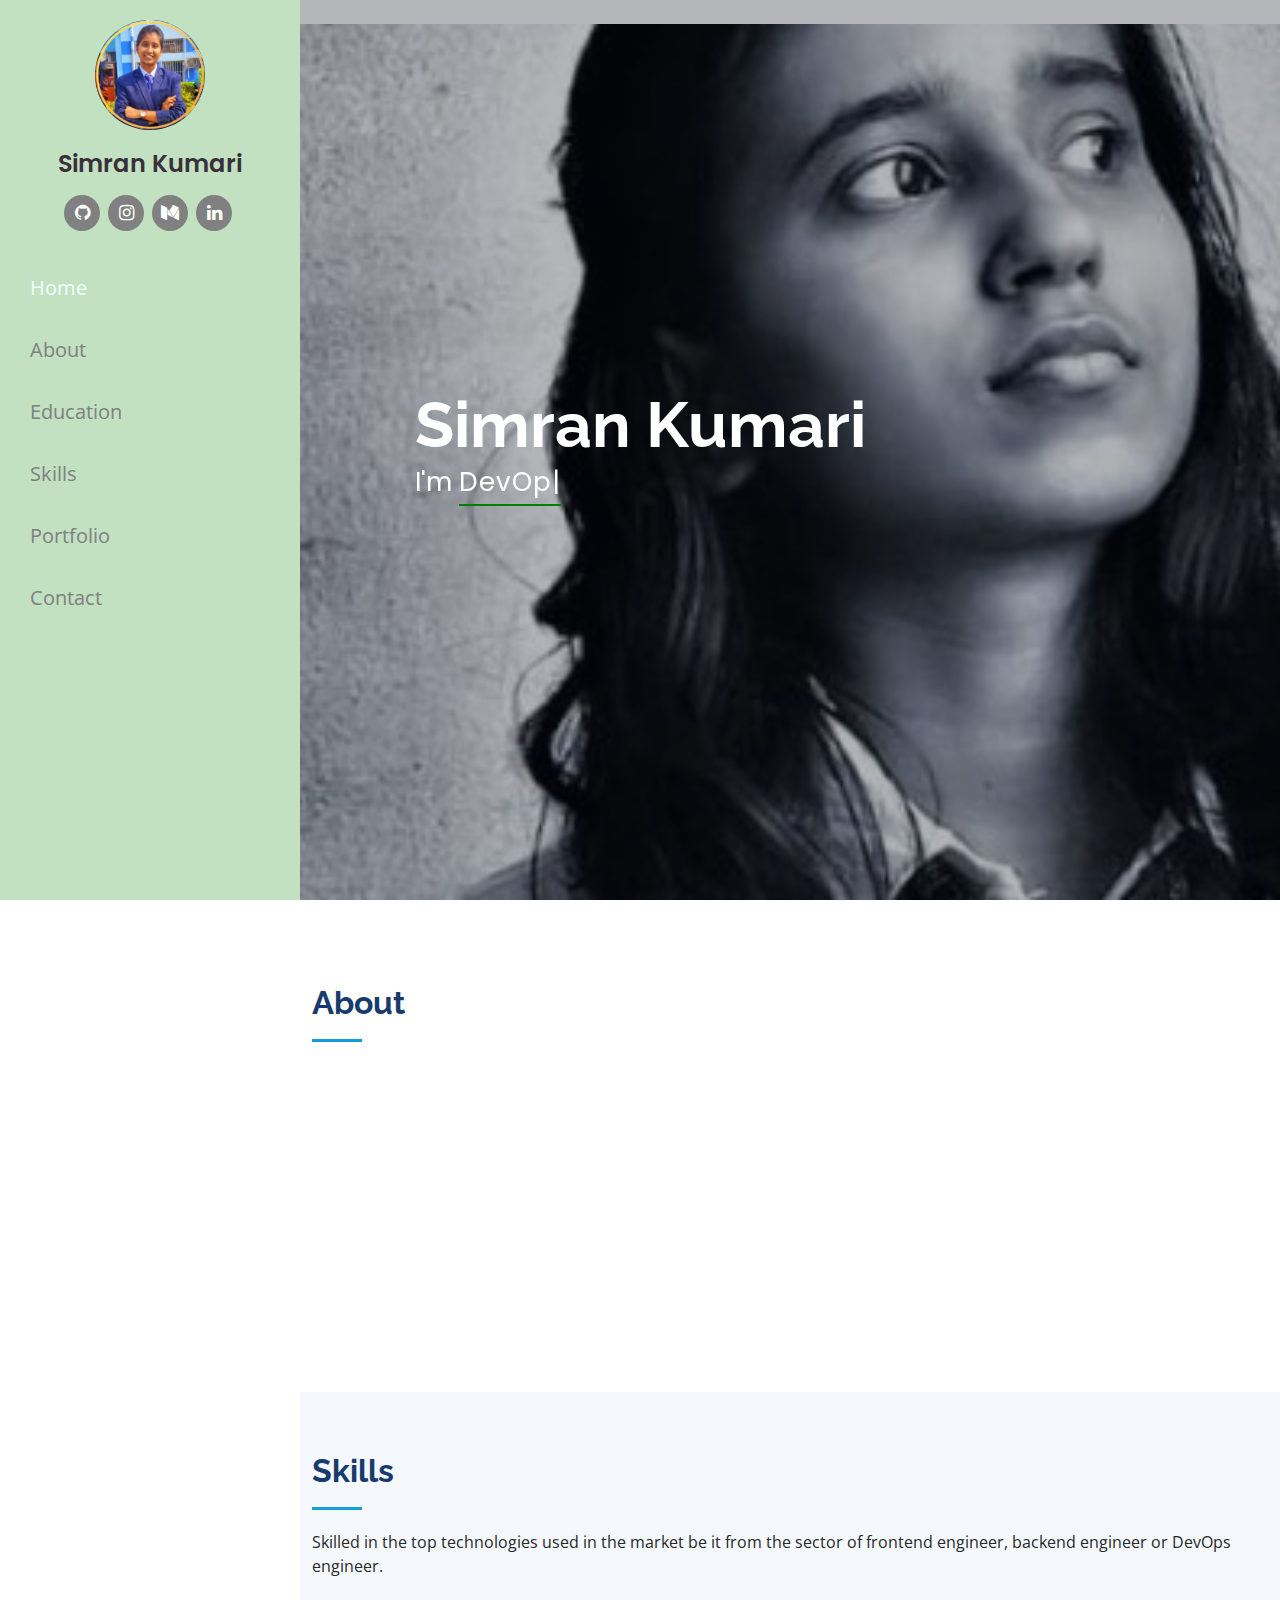
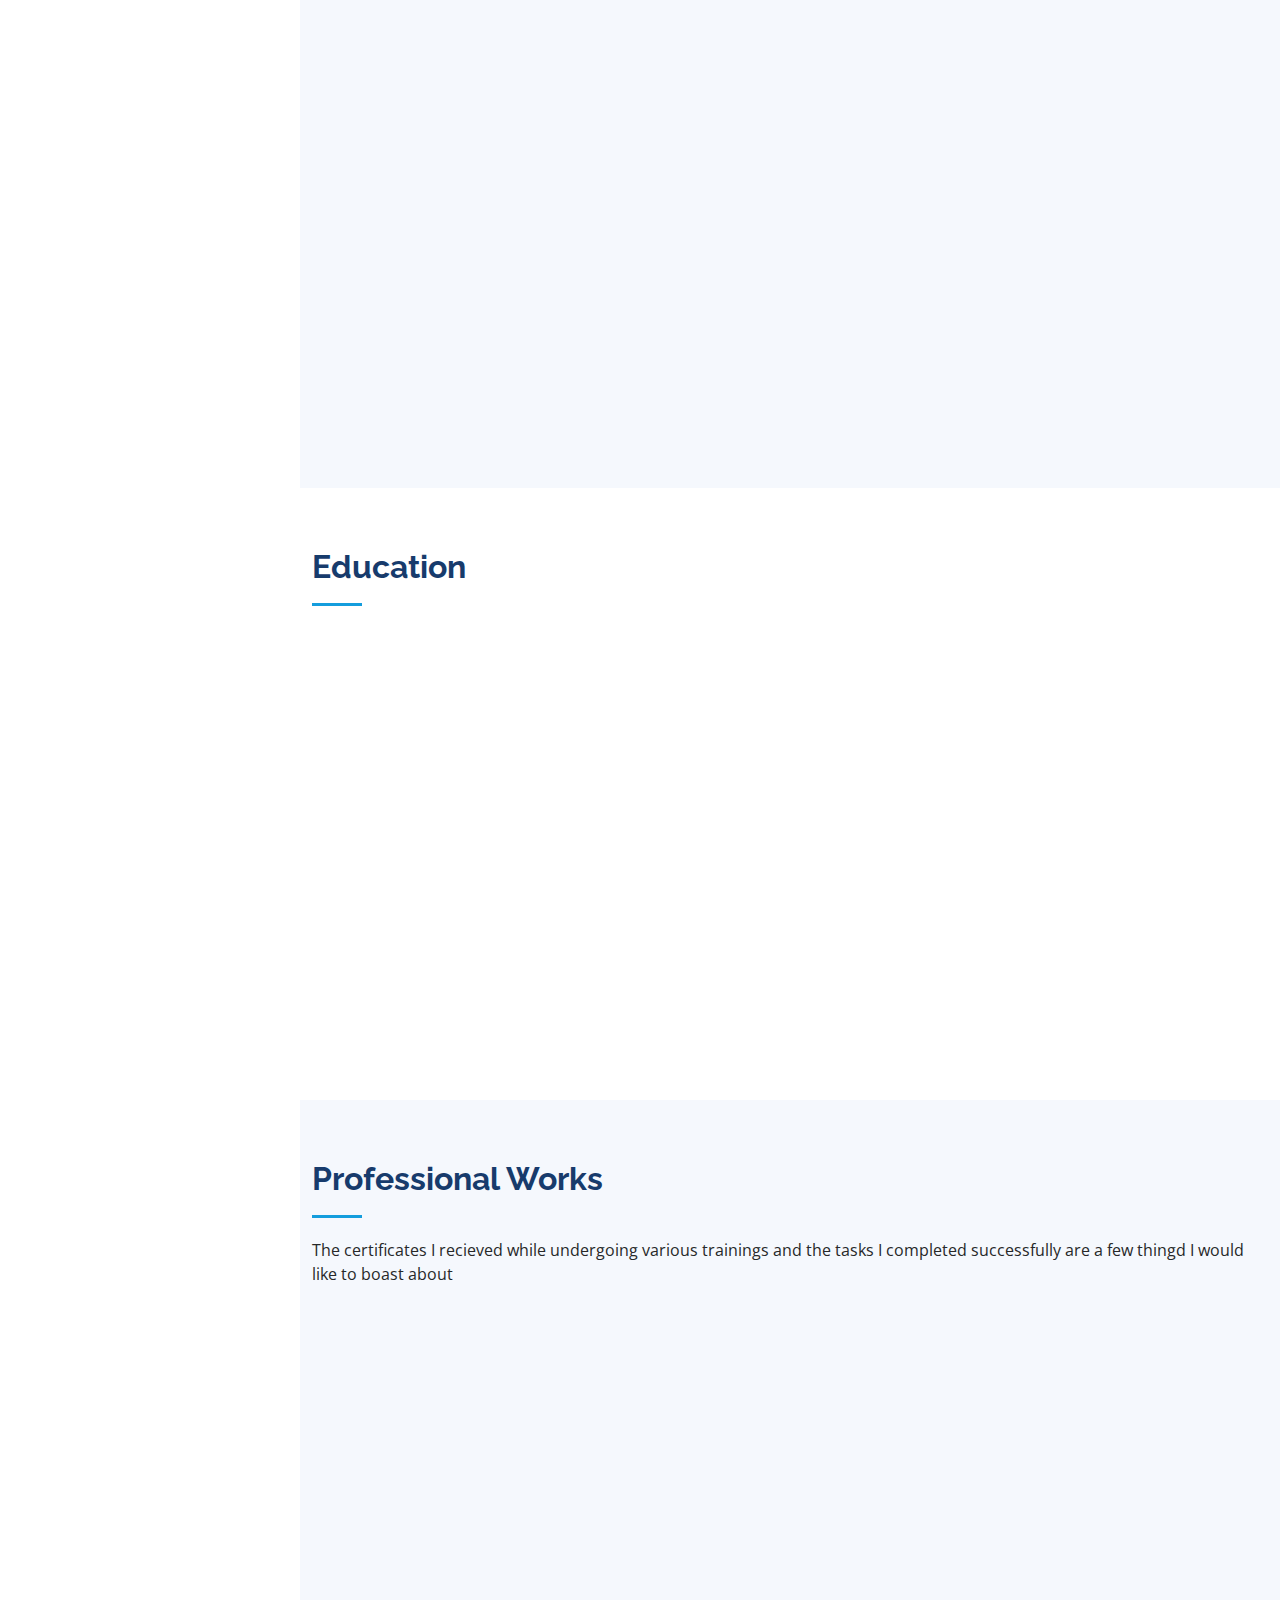
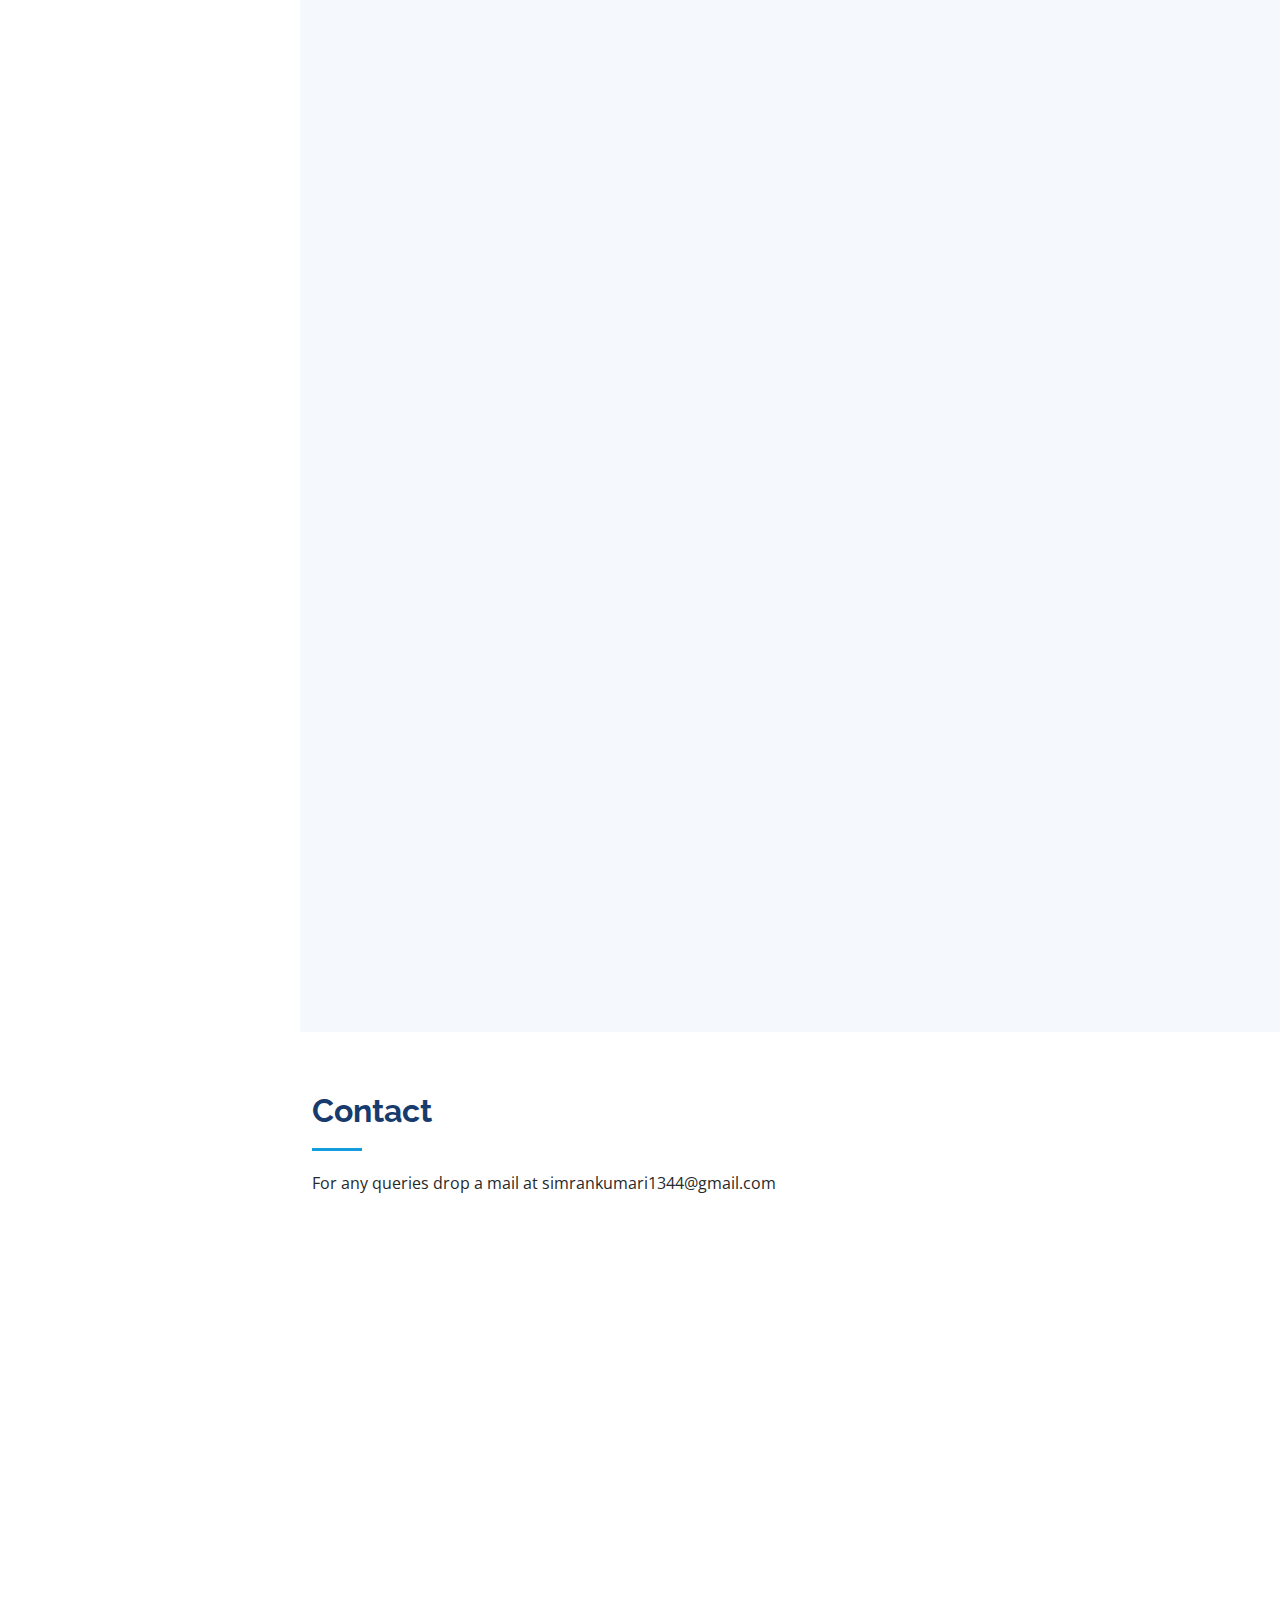
==== commit f4492120: "Update index.html" ====
--- a/index.html
+++ b/index.html
@@ -34,7 +34,7 @@
 <body>
 
   <!-- ======= Mobile nav toggle button ======= -->
-  <i class="fa fa-bar mobile-nav-toggle d-xl-none"></i>
+  <i class="fa fa-bar"></i>
 
   <!-- ======= Header ======= -->
   <header id="header">
--- a/css/style.css
+++ b/css/style.css
@@ -504,8 +504,8 @@
 --------------------------------------------------------------*/
 .portfolio .portfolio-item {
   margin-bottom: 30px;
-  margin-right: 40px;
-  margin-left:40px;
+  margin-right: 60px;
+
 
   
 
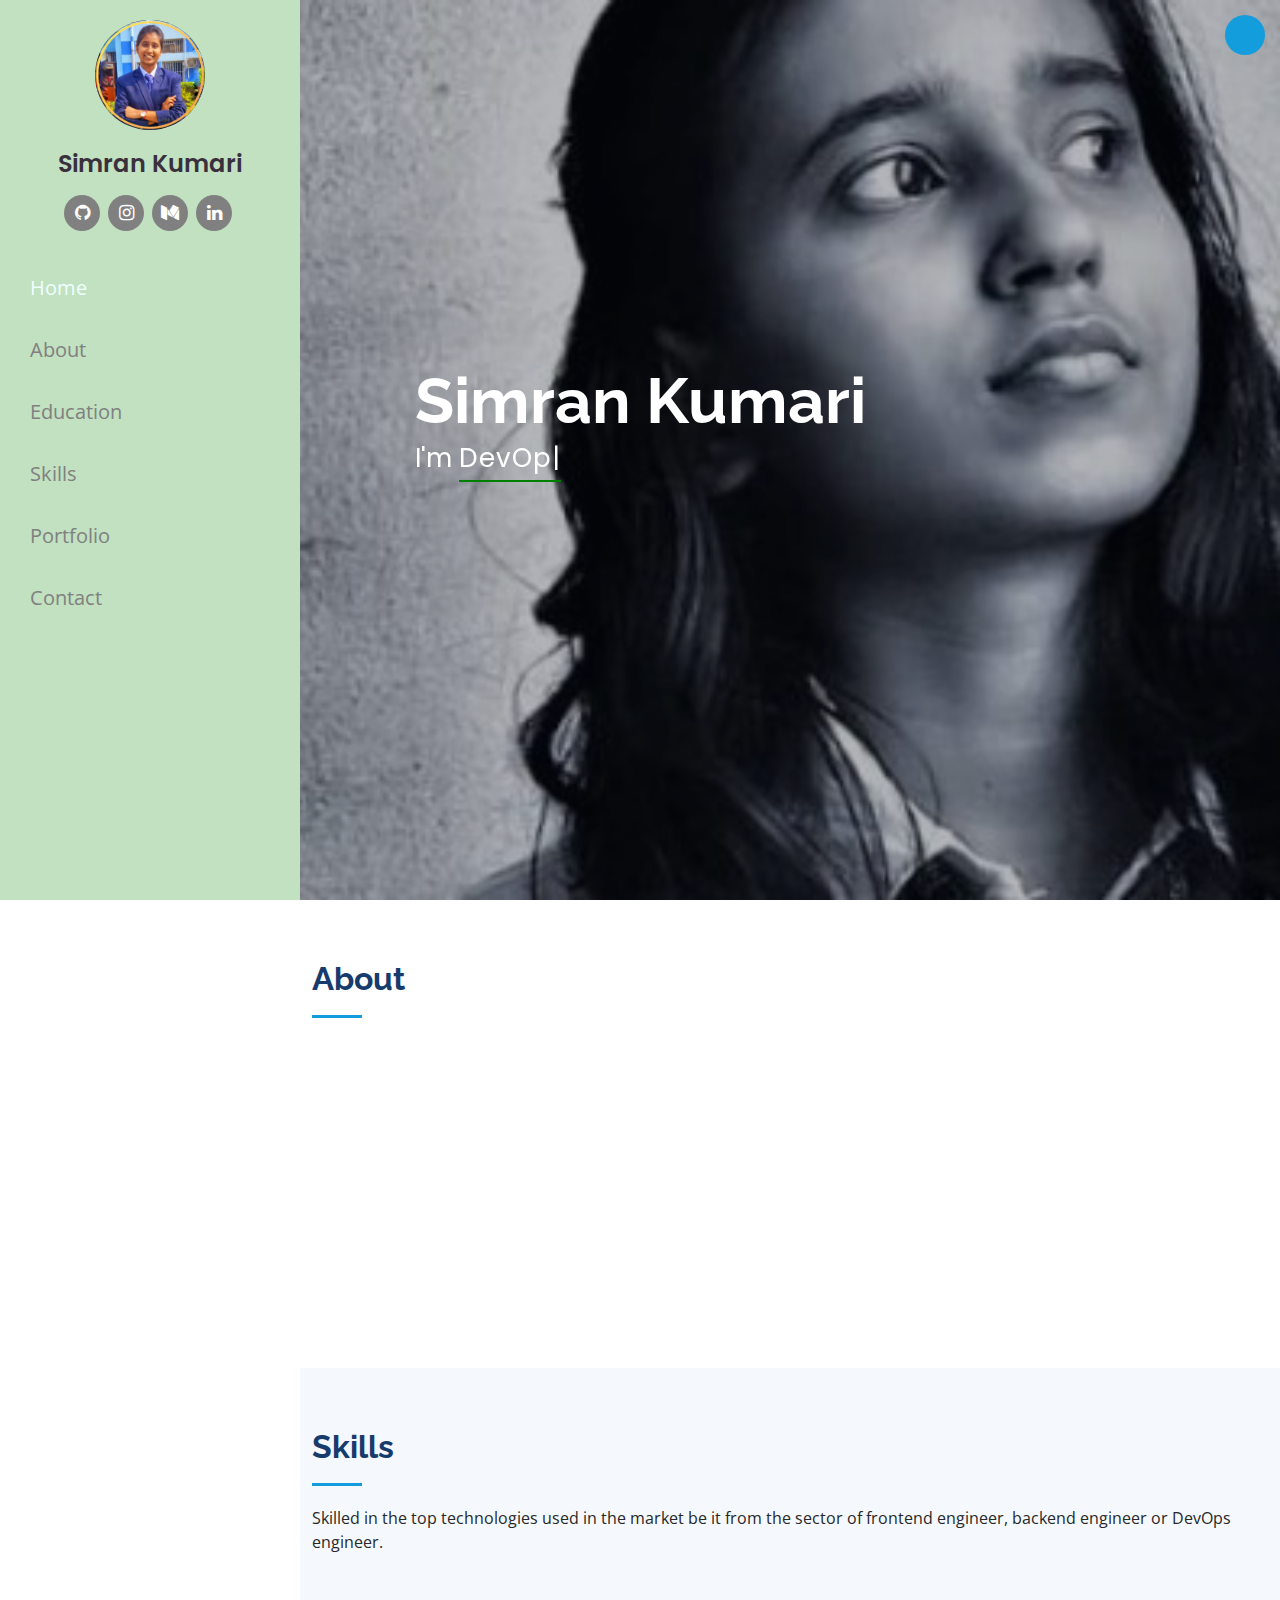
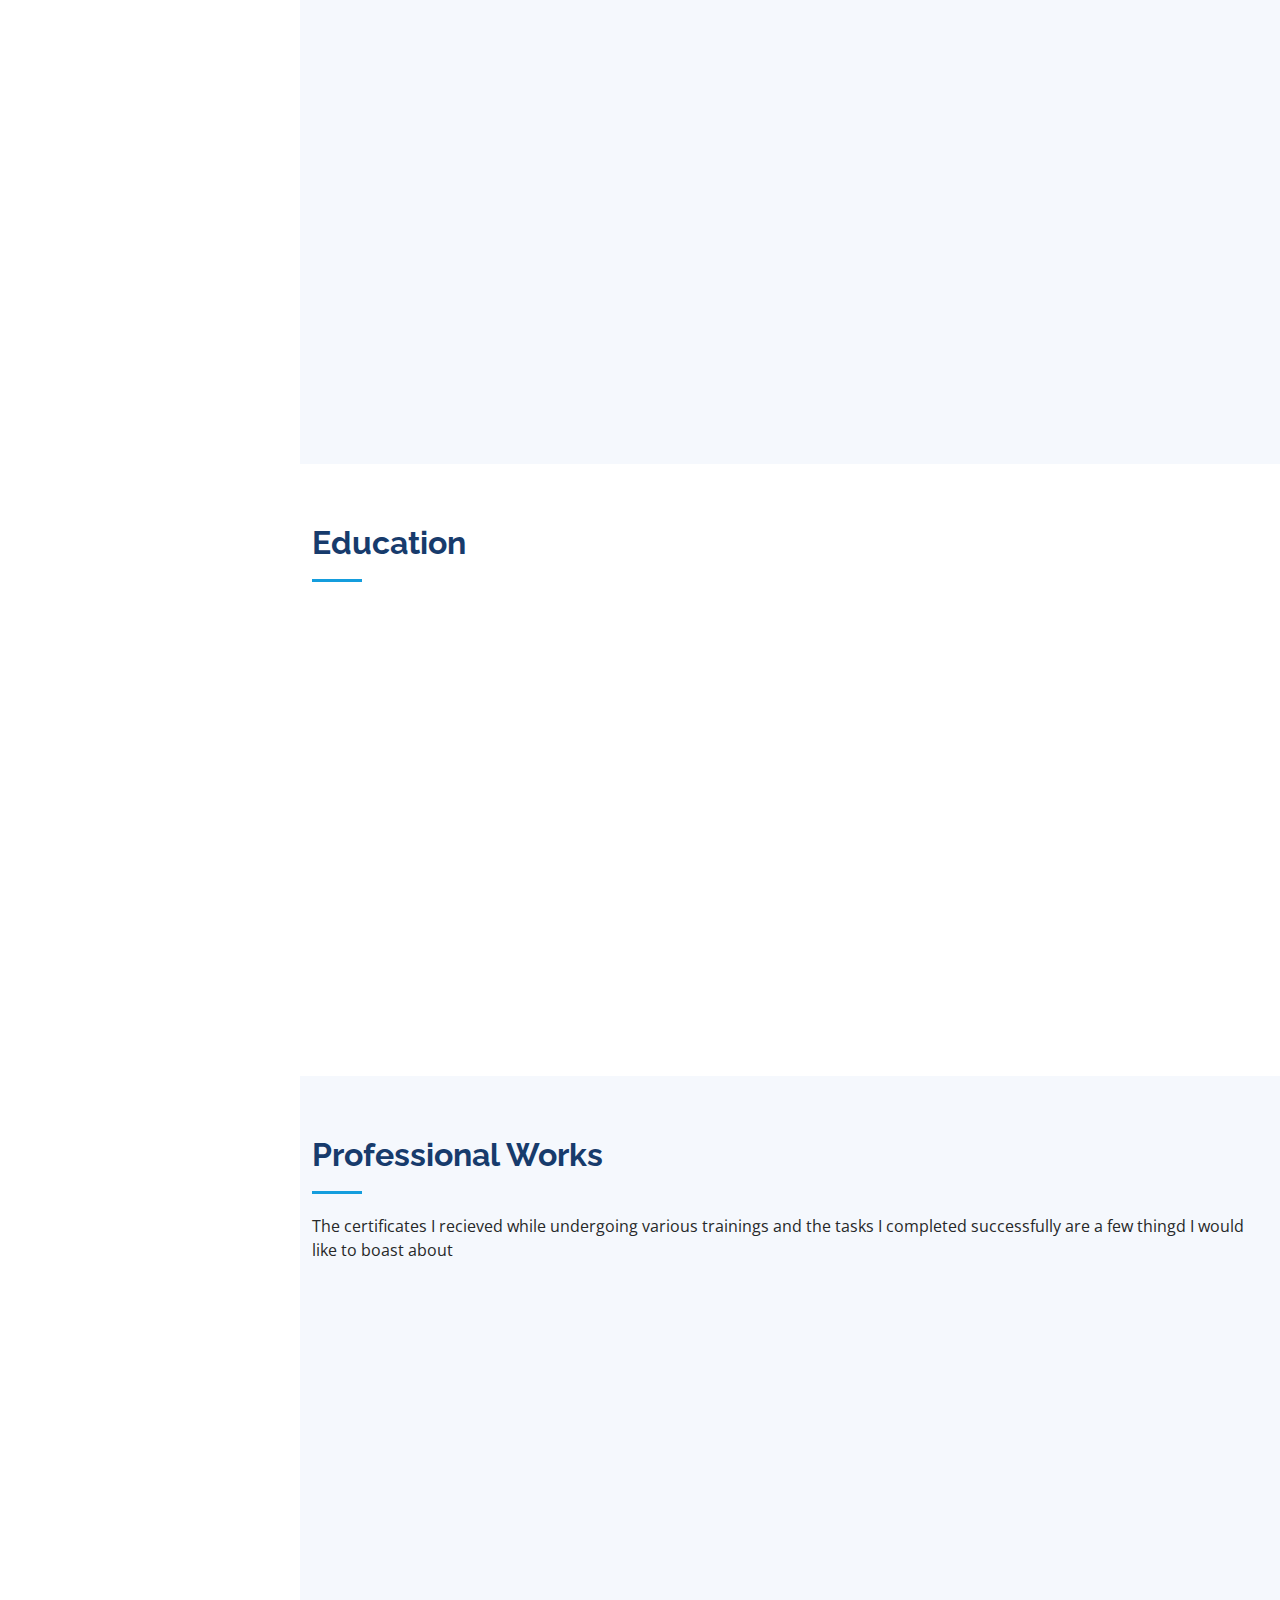
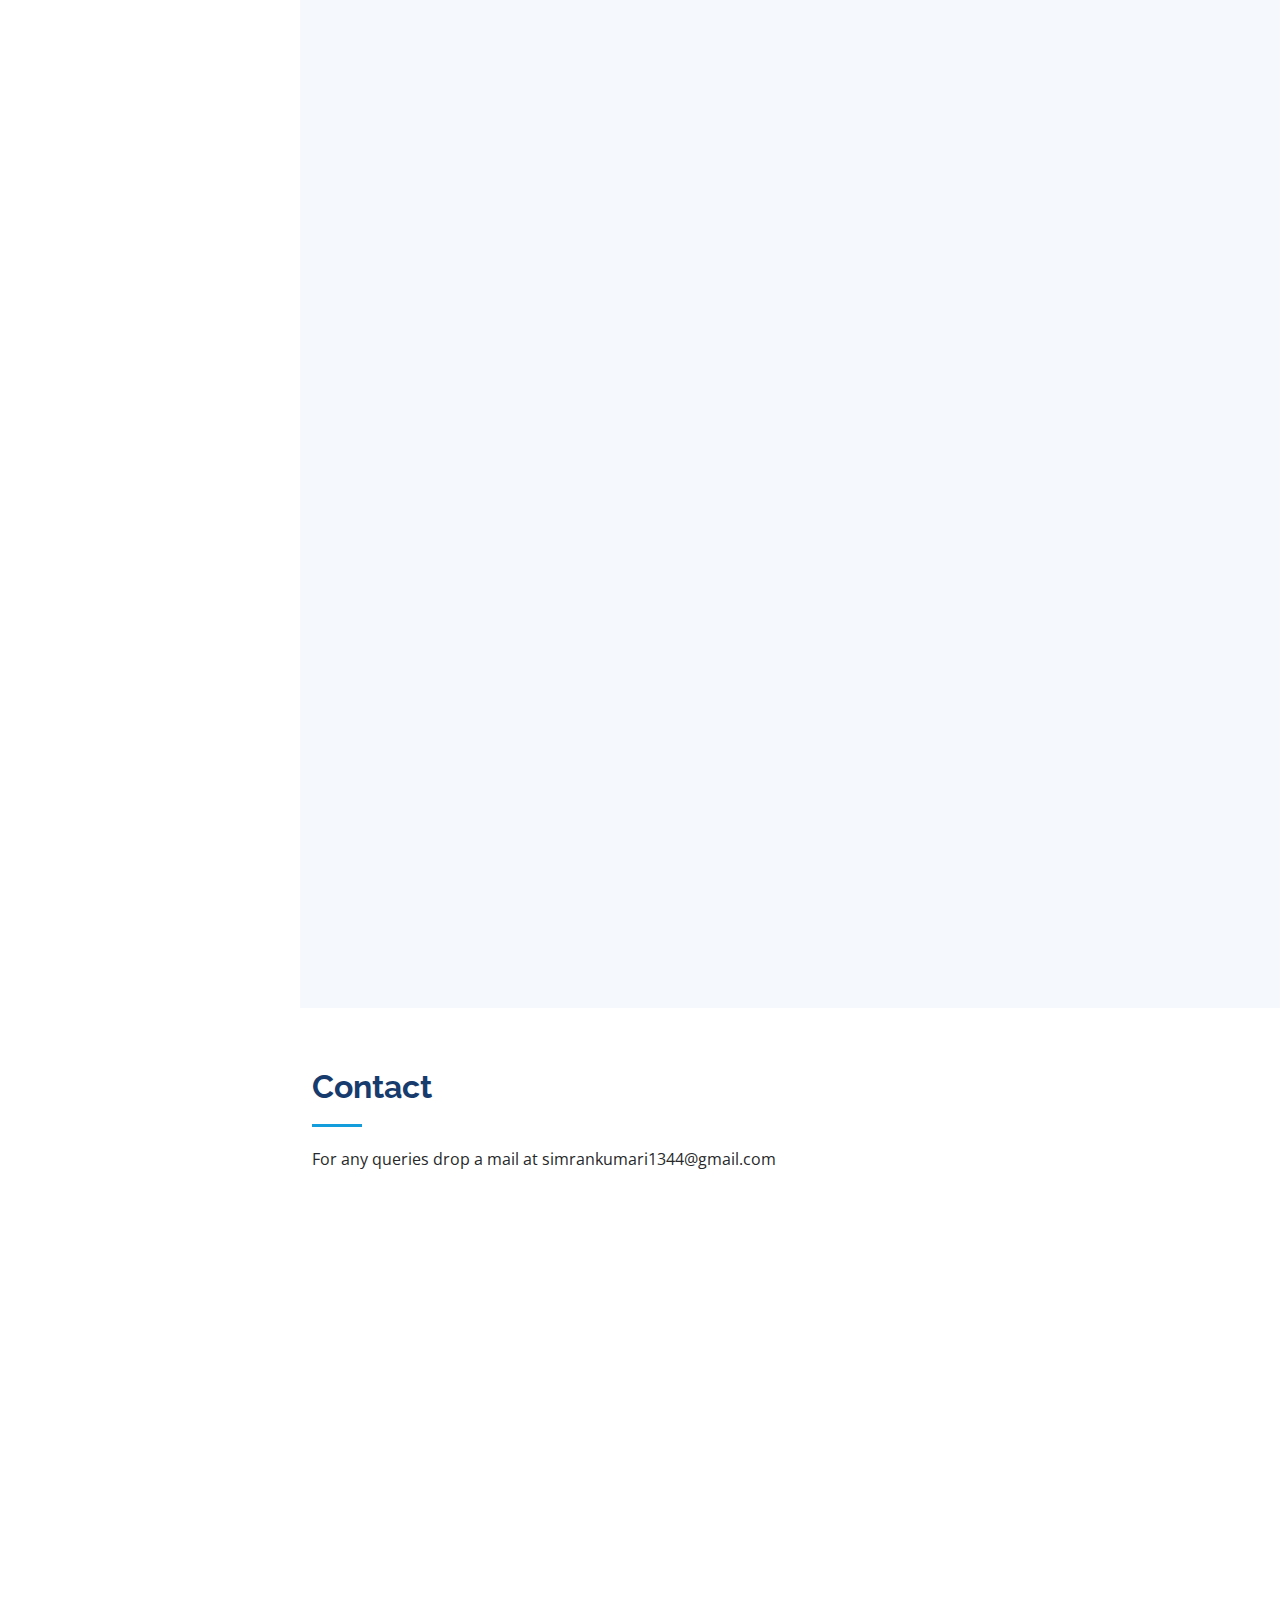
==== commit f89ad3cd: "Update index.html" ====
--- a/index.html
+++ b/index.html
@@ -34,7 +34,7 @@
 <body>
 
   <!-- ======= Mobile nav toggle button ======= -->
-  <i class="fa fa-bar"></i>
+  <i class="fa fa-bar mobile-nav-toggle"></i>
 
   <!-- ======= Header ======= -->
   <header id="header">
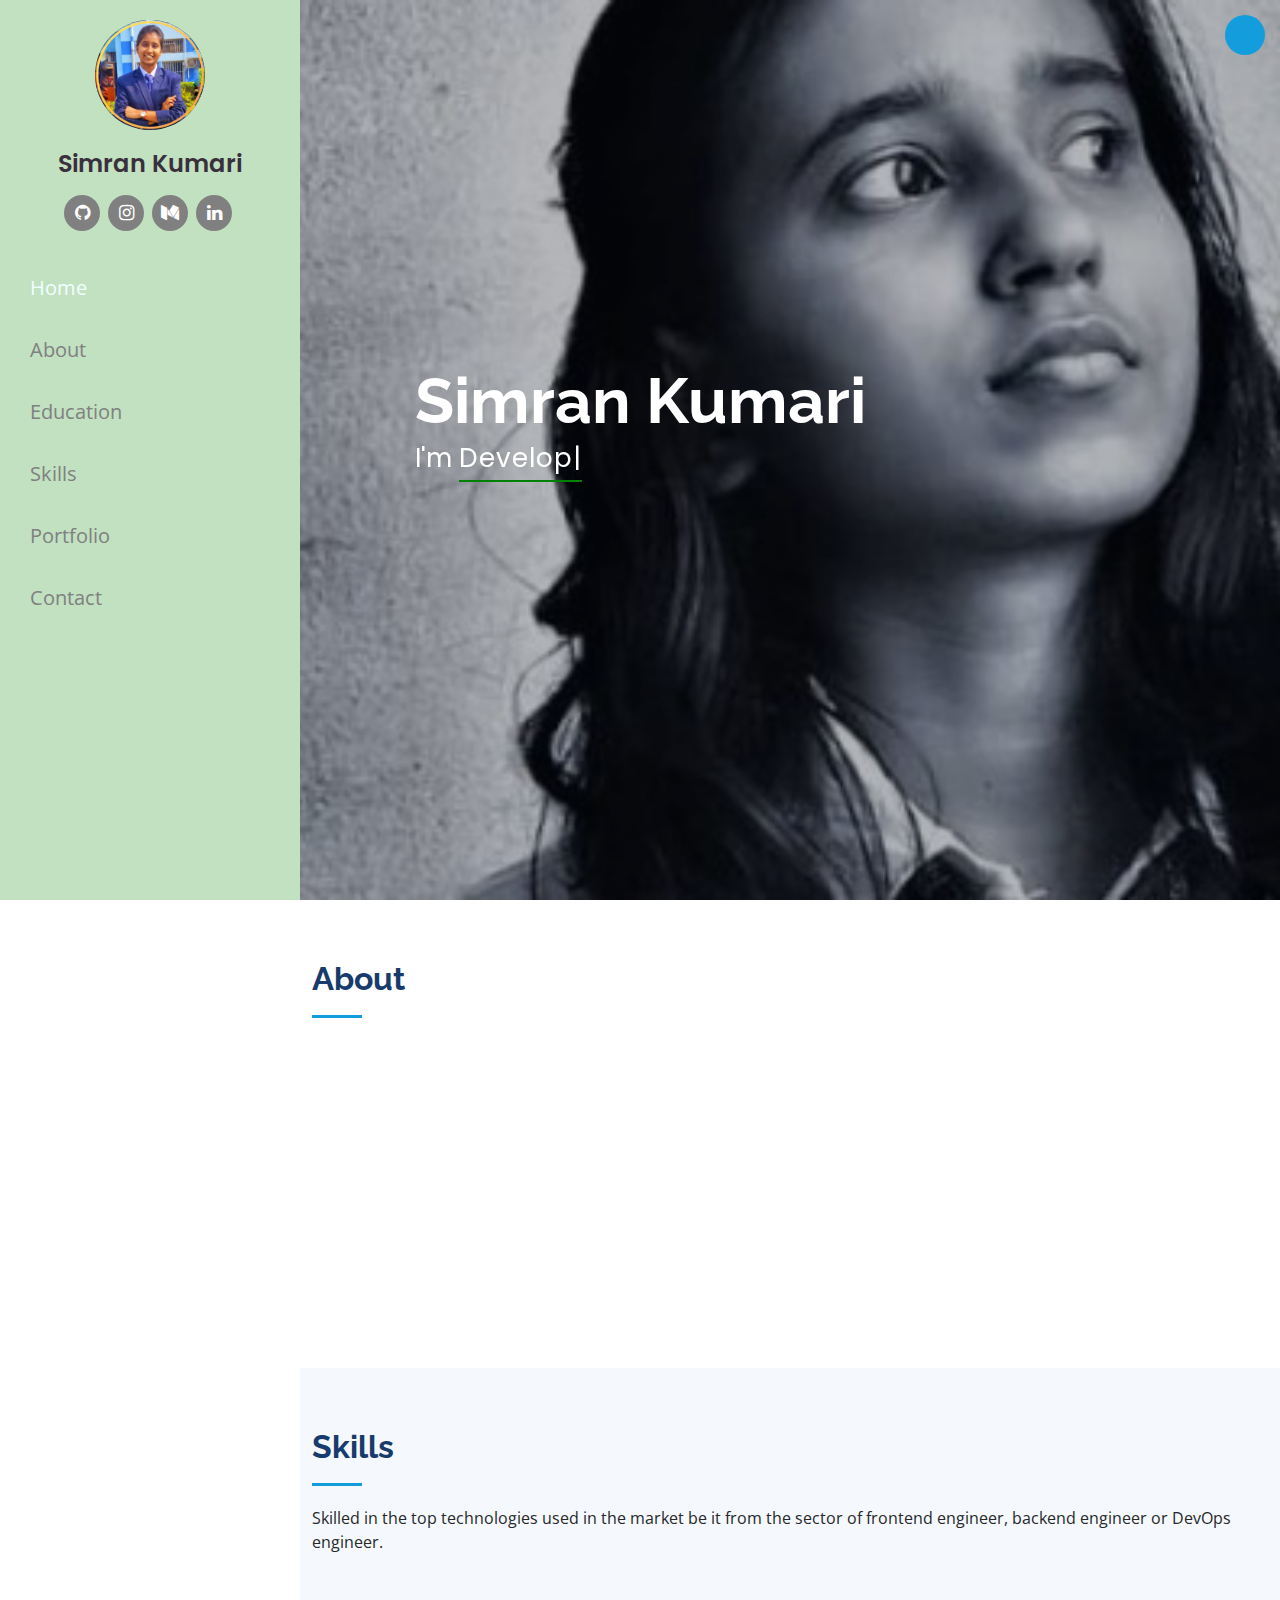
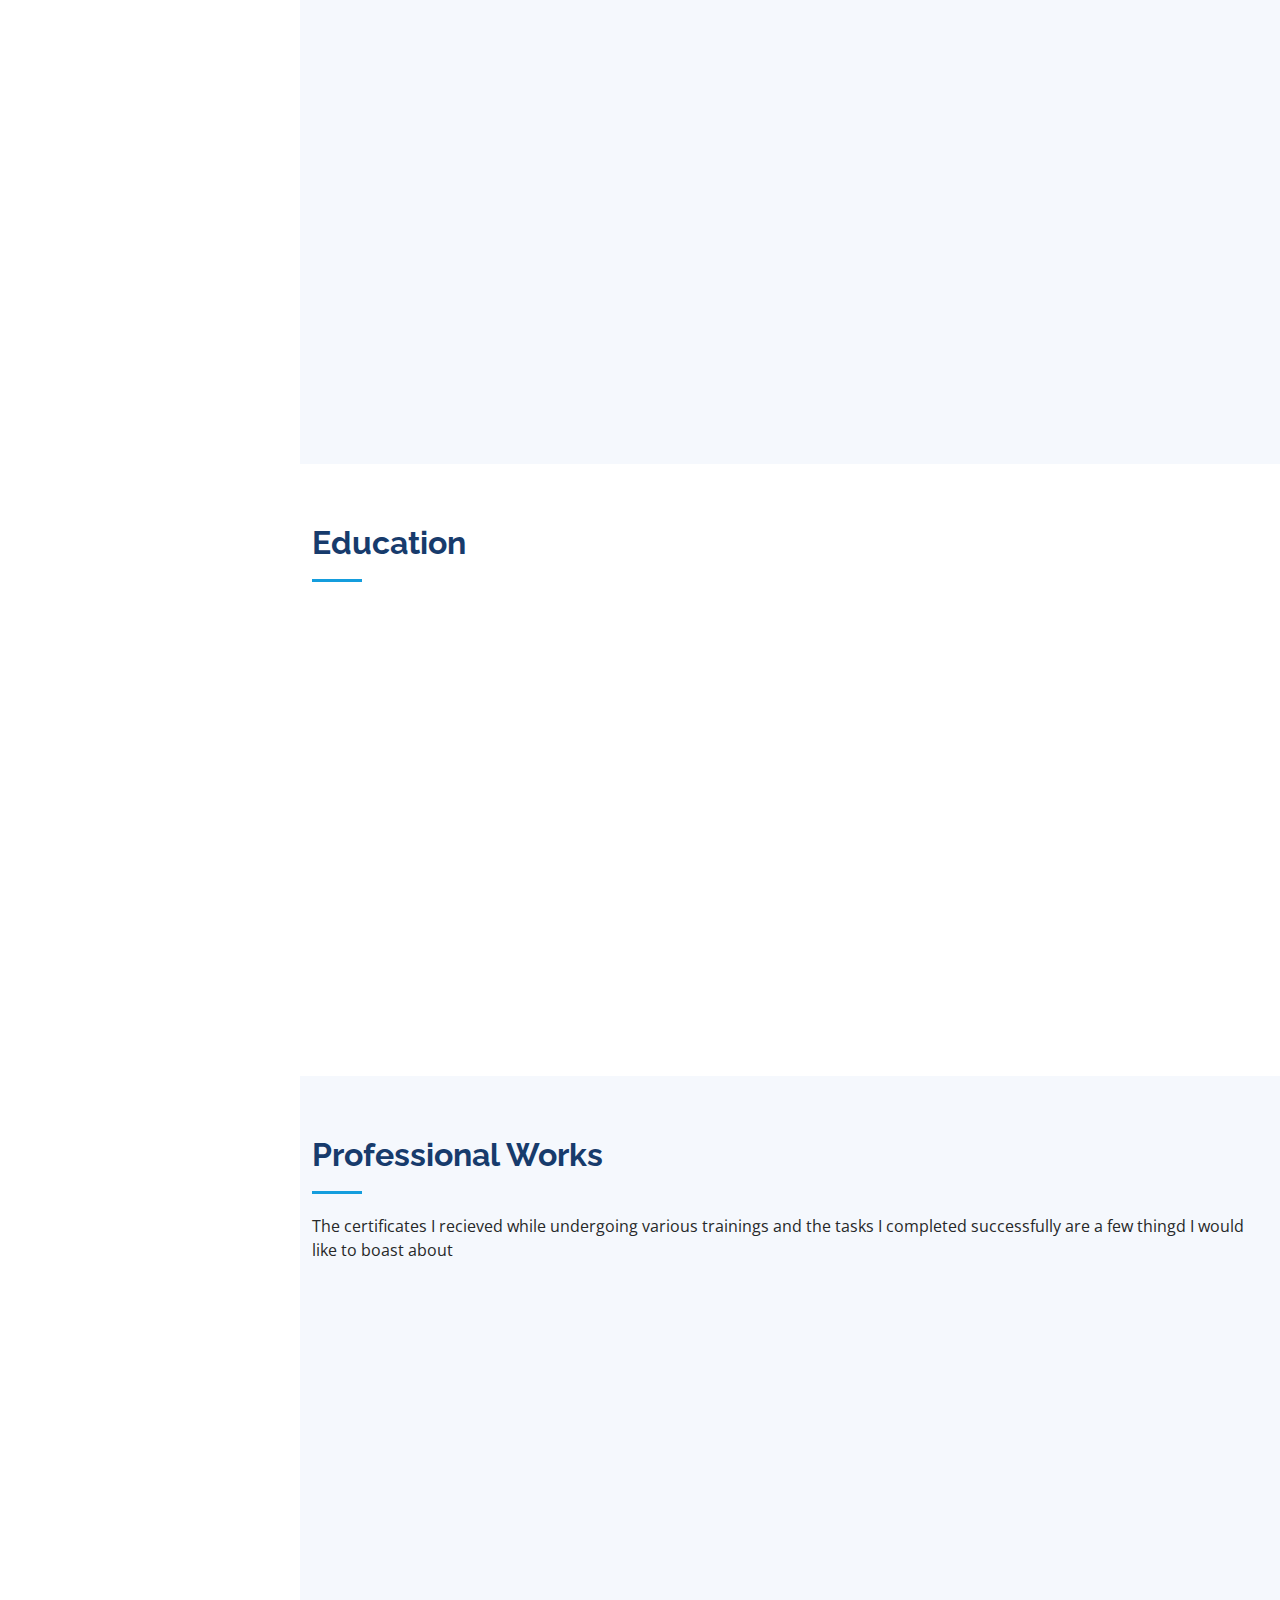
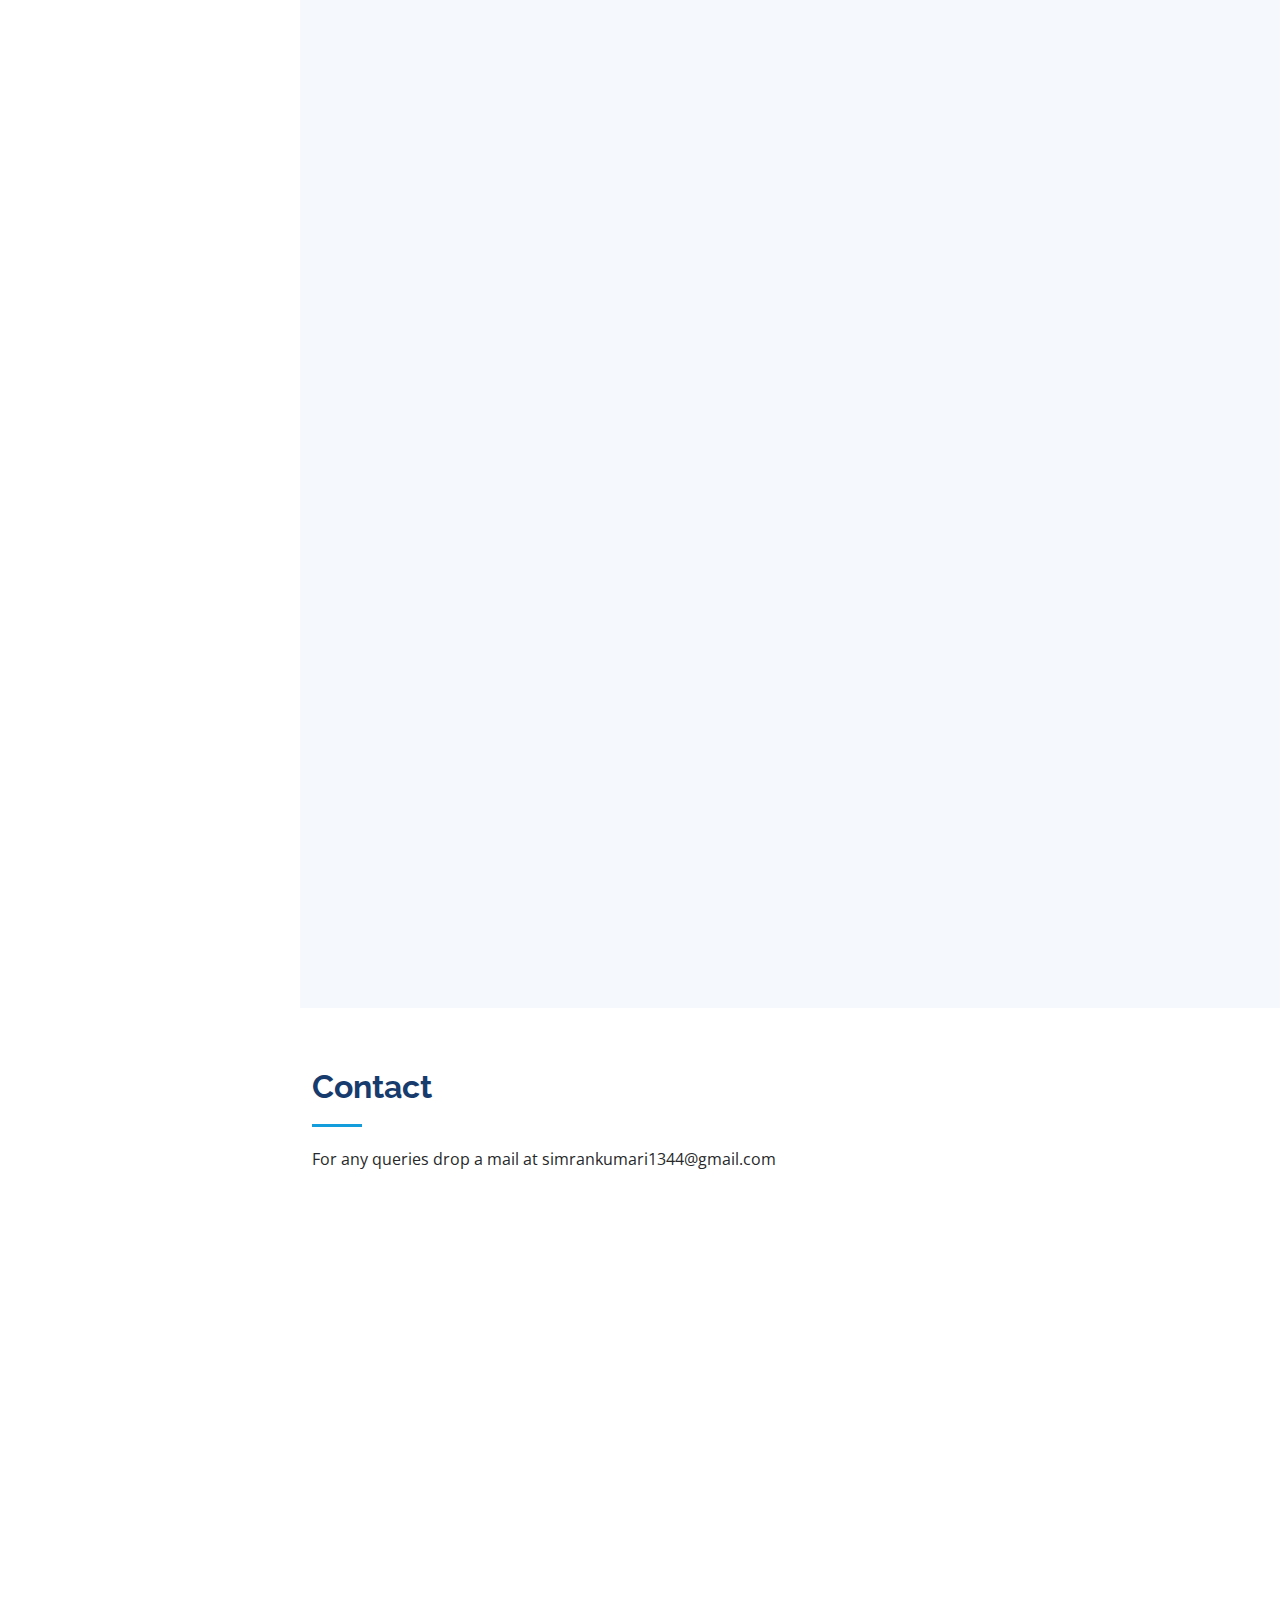
==== commit facd94b7: "Update index.html" ====
--- a/index.html
+++ b/index.html
@@ -69,7 +69,7 @@
   <section id="hero" class="d-flex flex-column justify-content-center align-items-center">
     <div class="hero-container" data-aos="fade-in">
       <h1>Simran Kumari</h1>
-      <p>I'm <span class="typed" data-typed-items=" DevOps Engineer, Cloud Engineer, Full Stack Developer "></span></p>
+      <p>I'm <span class="typed" data-typed-items=" Developer, Coder, Content Writer "></span></p>
     </div>
   </section><!-- End Hero -->
 
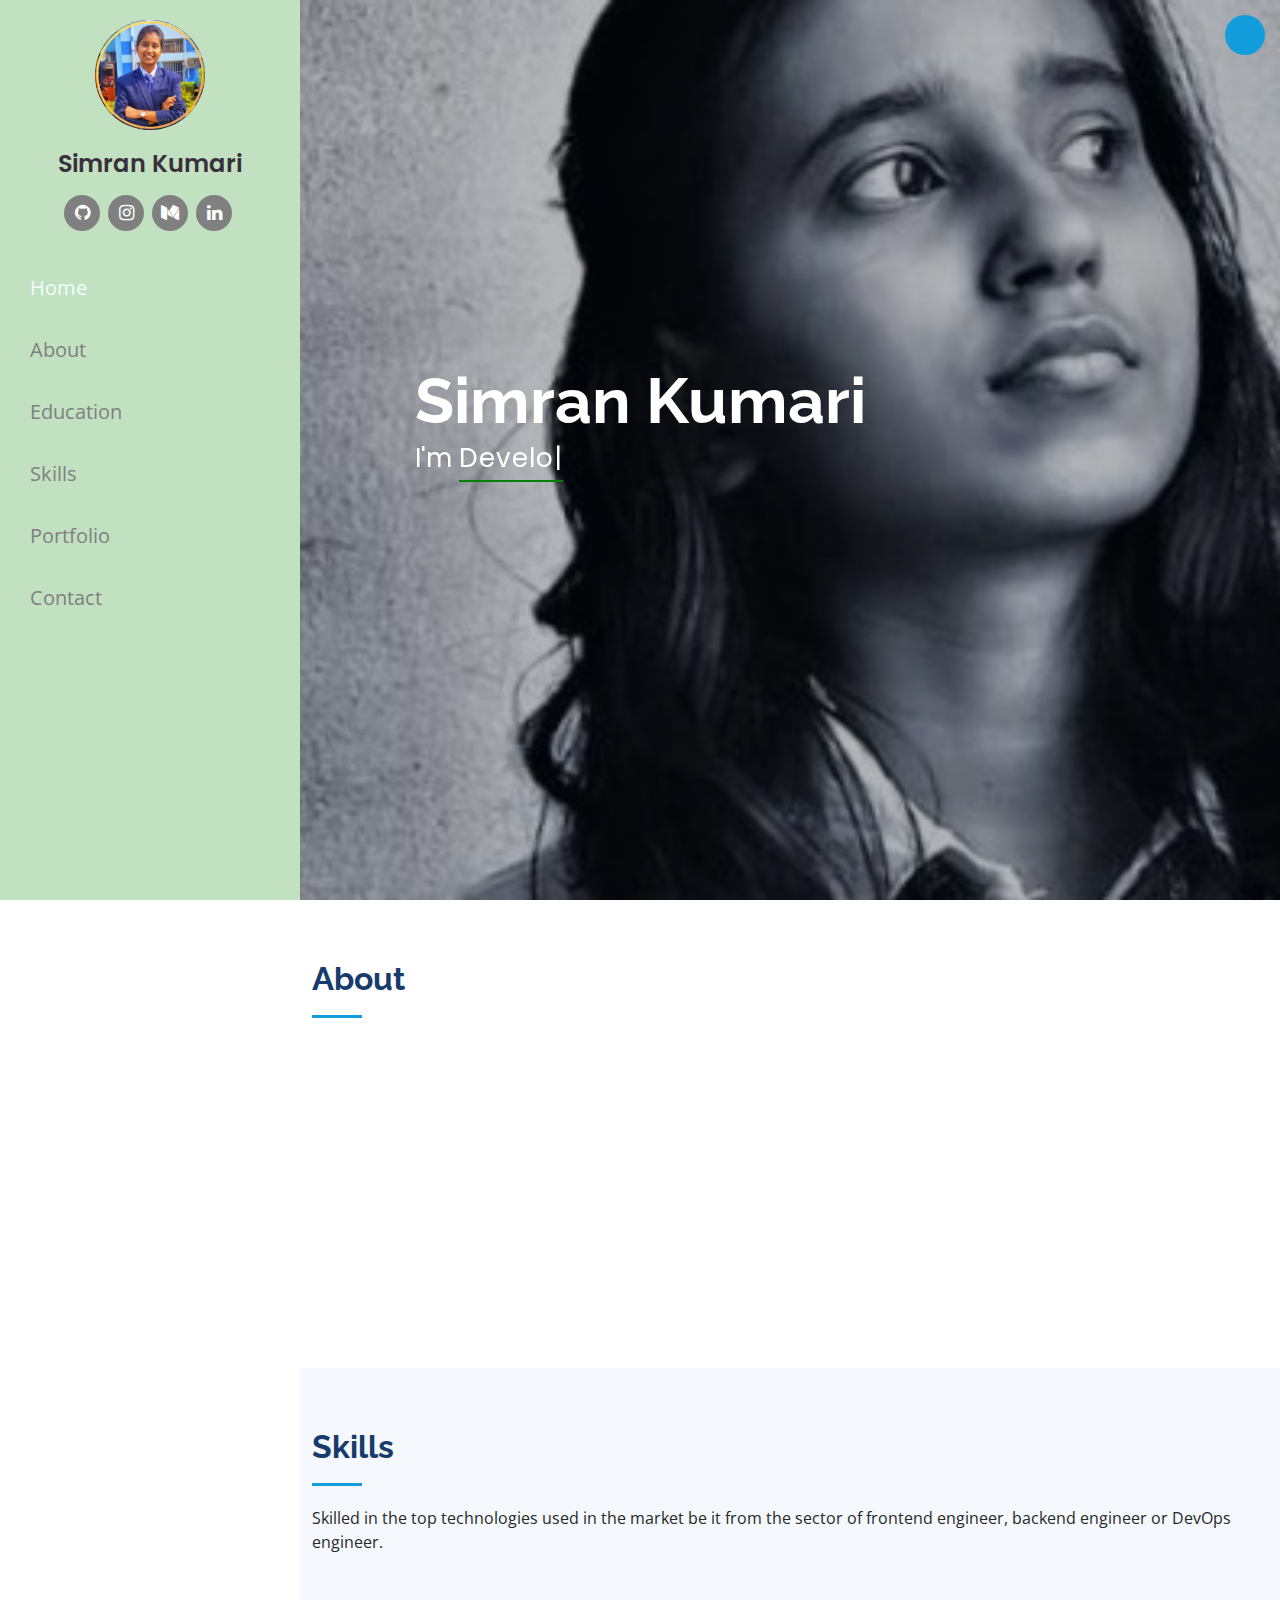
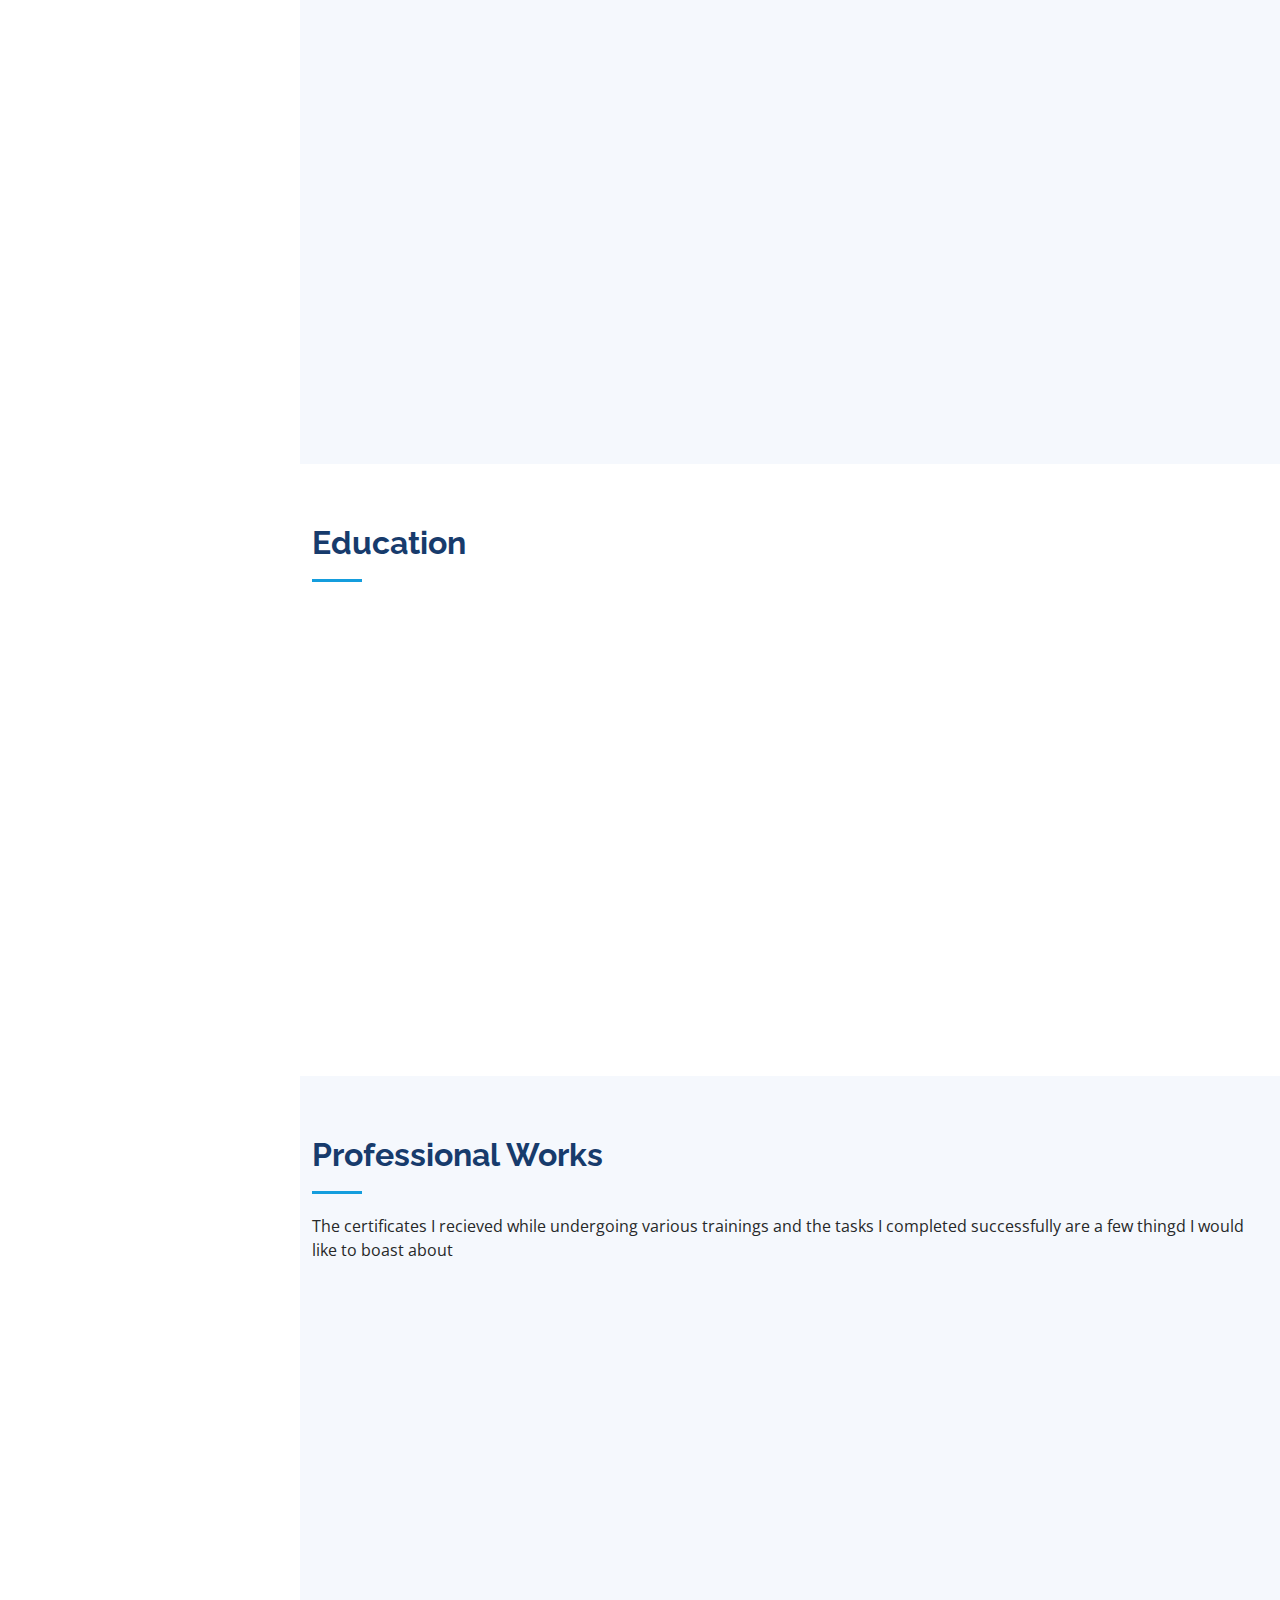
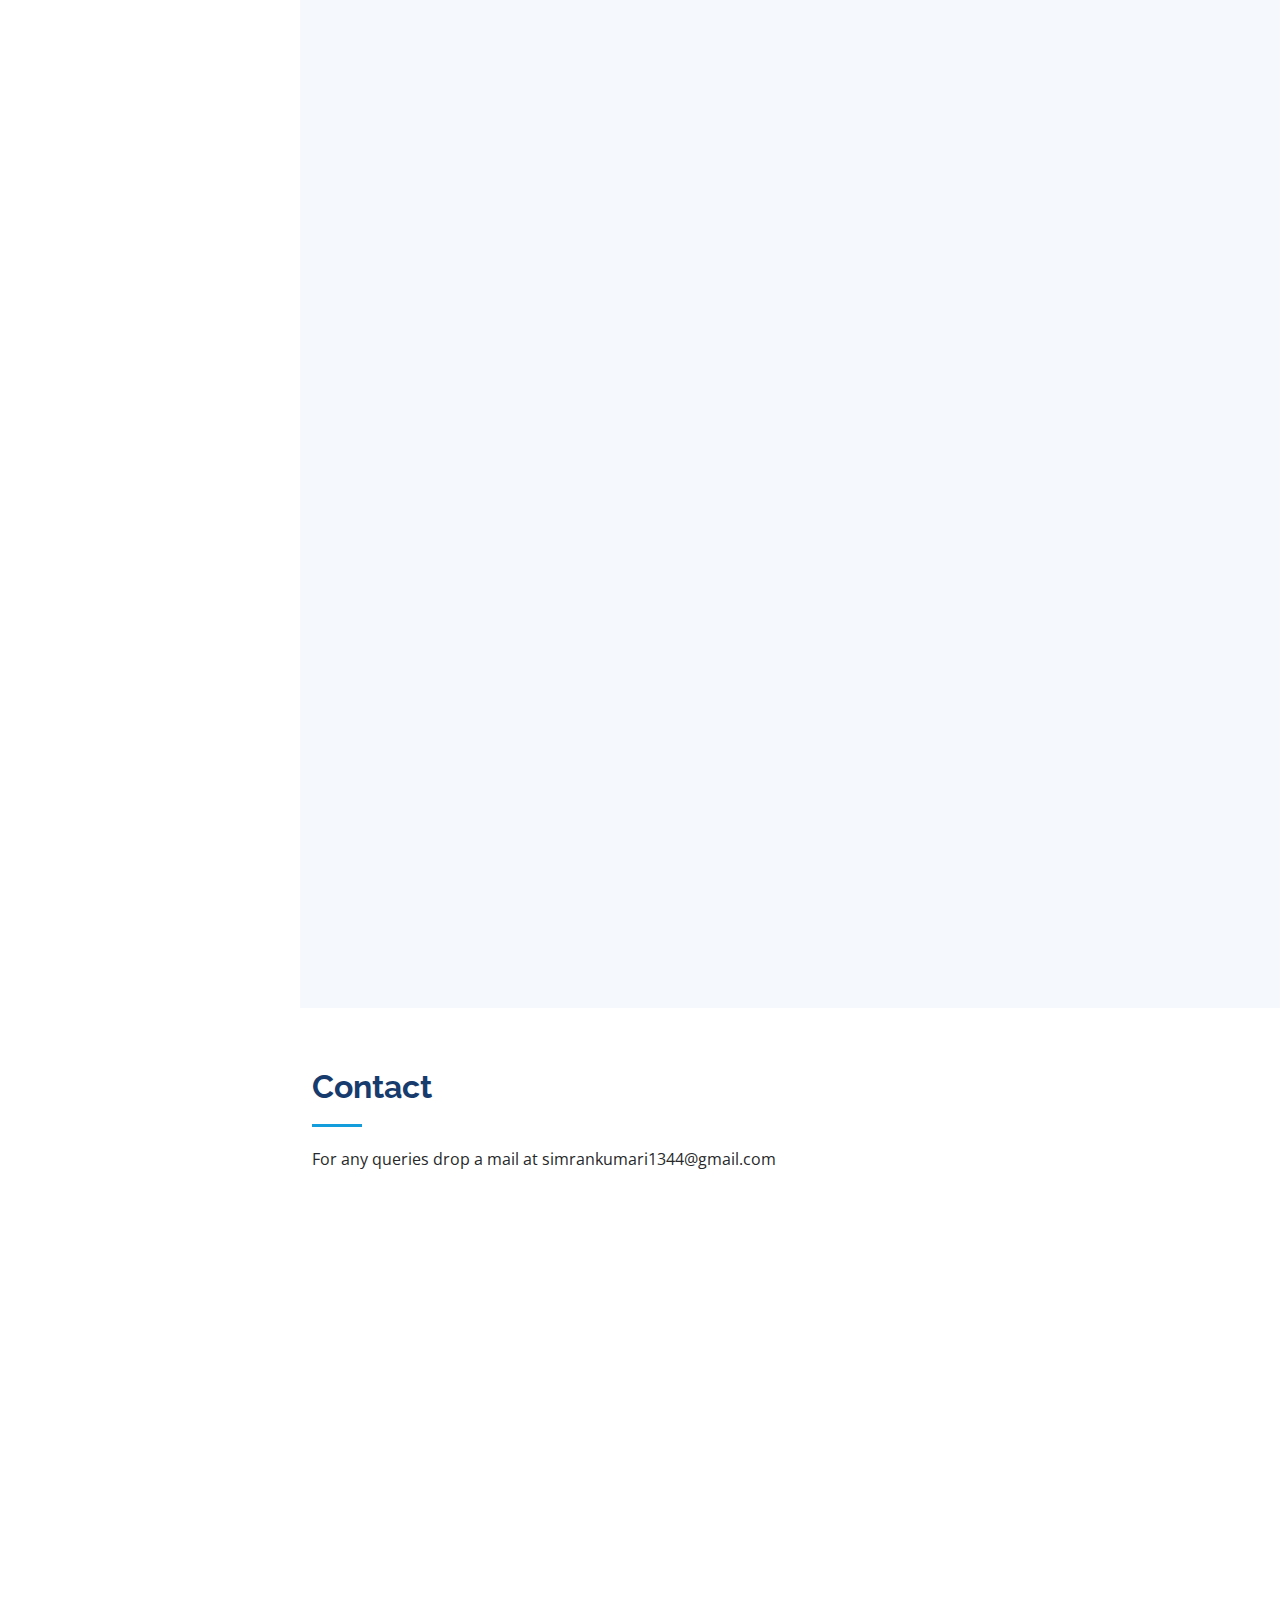
==== commit c1ef4049: "Update index.html" ====
--- a/index.html
+++ b/index.html
@@ -323,9 +323,9 @@
               <iframe width="360" height="200" src="https://www.youtube.com/embed/yHCNfp7hAMc" title="YouTube video player" frameborder="0" allow="accelerometer; autoplay; clipboard-write; encrypted-media; gyroscope; picture-in-picture" allowfullscreen></iframe>
              </div> 
 
-            
-         
-
+             <div class="col-lg-4 col-md-6 portfolio-item filter-app" >
+         <iframe width="360" height="200" src="https://www.youtube.com/embed/CMFf4v5VLiY" title="YouTube video player" frameborder="0" allow="accelerometer; autoplay; clipboard-write; encrypted-media; gyroscope; picture-in-picture" allowfullscreen></iframe>
+</div> 
             <div class="col-lg-4 col-md-6 portfolio-item filter-app">
            
               <iframe width="360" height="200" src="https://www.youtube.com/embed/ZhMovGpc5lc" title="YouTube video player" frameborder="0" allow="accelerometer; autoplay; clipboard-write; encrypted-media; gyroscope; picture-in-picture" allowfullscreen></iframe>
